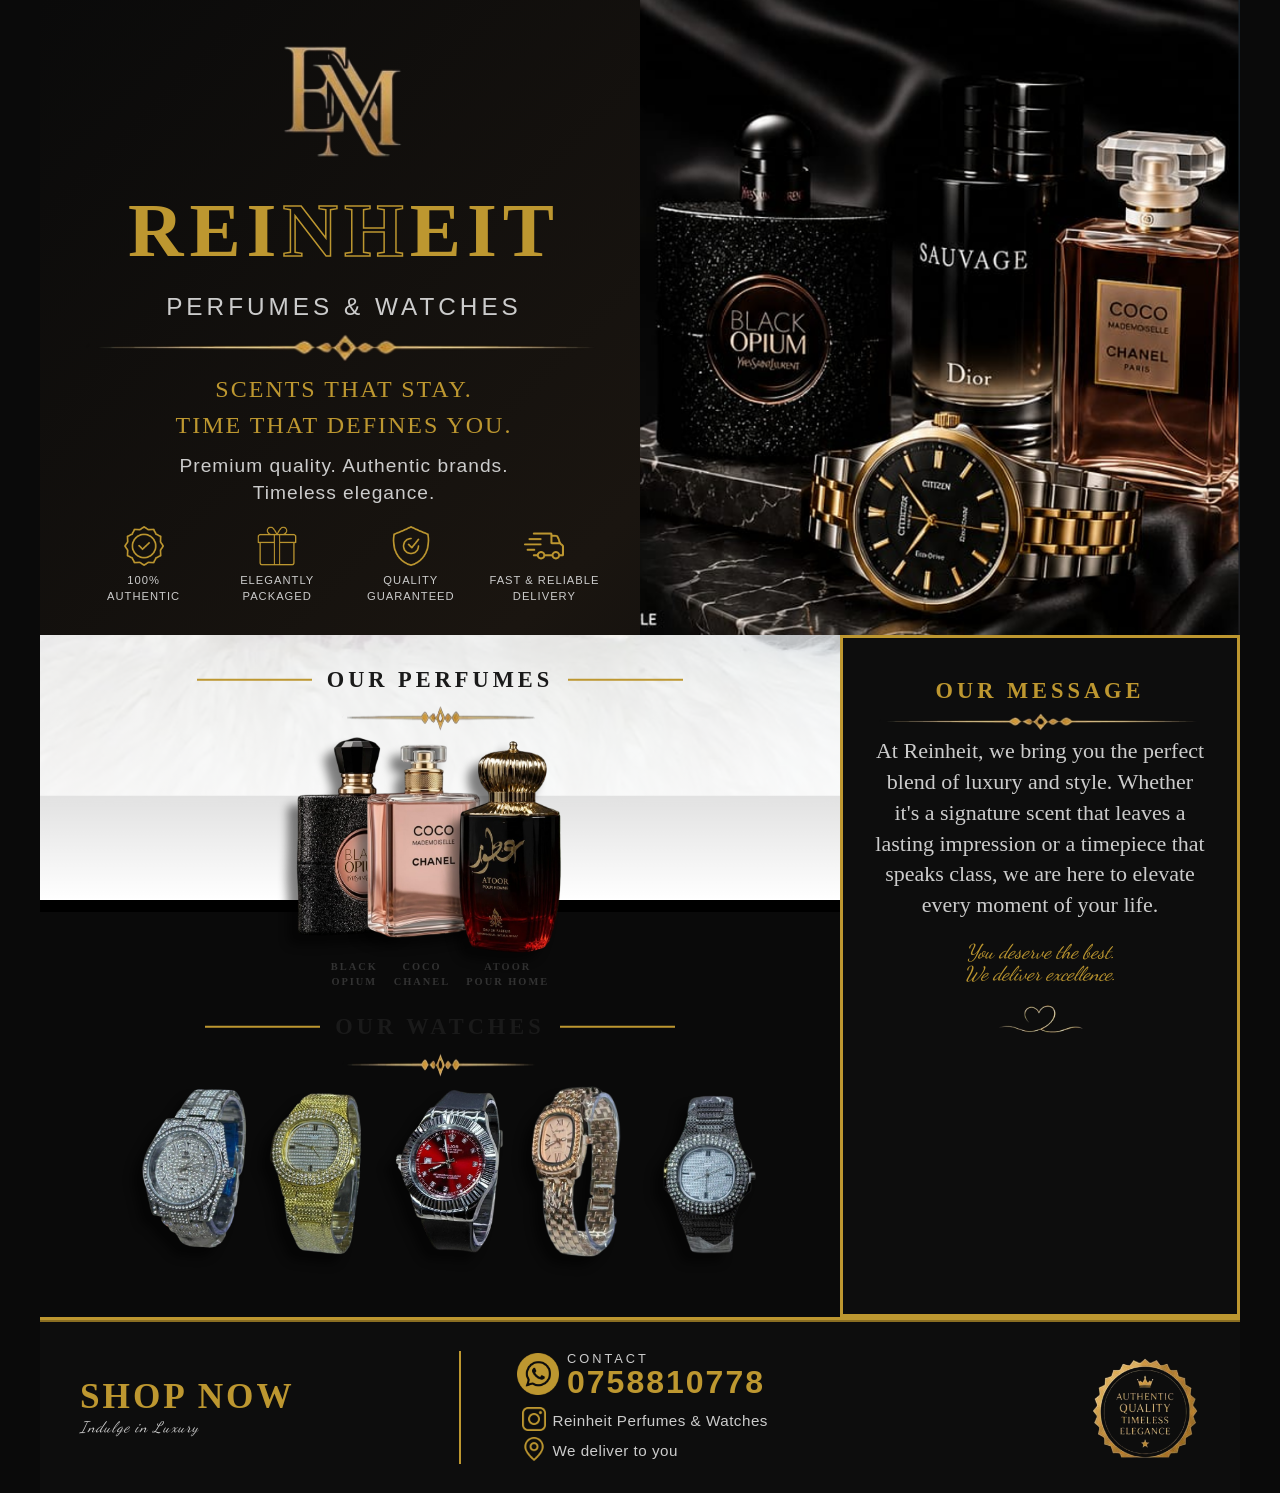
==== index.html @ eef9e333 "Add files via upload" ====
<!DOCTYPE html>
<html lang="en">
<head>
    <meta charset="UTF-8">
    <meta name="viewport" content="width=device-width, initial-scale=1.0">
    <meta name="description" content="Reinheit Perfume and Watches - a perfect blend of luxury and style. Premium quality watches and perfumes, authentic brands and timeless elegance.">
    <link rel="stylesheet" href="styles.css">
    <title>Reinheit Perfume and Watches</title>
</head>

<!-- NO BACKGROUND IMAGE FOR THE BODY, JUST BLACK COLOR -->
<body>

<!-- ===== HERO SECTION ===== -->
<section id="hero">
    <div class="hero-content">
        <div class="top-logo">
            <img src="logo.png" alt="Reinheit logo" class="logo">
            <h1>REI<span>NH</span>EIT</h1>
            <p class="first-p">PERFUMES &amp; WATCHES</p>
            <img src="underline.png" alt="" class="underline">
        </div>

        <div class="taglines">
            <p class="tagline">SCENTS THAT STAY.</p>
            <p class="tagline">TIME THAT DEFINES YOU.</p>
        </div>

        <p class="subtext">
            Premium quality. Authentic brands.<br>
            Timeless elegance.
        </p>

        <div class="assurance">

            <div class="assur-card" >
                <div class="icon">
                    <img src="badge.png" alt="Authentic badge icon">
                </div>
                <p>100%</p>
                <p>AUTHENTIC</p>
            </div>

            <div class="assur-card">
                <div class="icon">
                    <img src="gifting.png" alt="Gift package icon">
                </div>
                <p>ELEGANTLY</p>
                <p>PACKAGED</p>
            </div>

            <div class="assur-card" >
                <div class="icon">
                    <img src="quality.png" alt="Quality badge icon">
                </div>
                <p>QUALITY</p>
                <p>GUARANTEED</p>
            </div>

            <div class="assur-card">
                <div class="icon">
                    <img src="delivery.png" alt="Delivery icon">
                </div>
                <p>FAST &amp; RELIABLE</p>
                <p>DELIVERY</p>
            </div>
        </div>
    </div>

    <!-- Hero right image -->
    <div class="img-placeholder">
        <img src="hero-img.png" alt="Luxury perfumes and watches display">
    </div>
</section>

<!-- ===== MAIN CONTENT ===== -->
<section class="main-content">

    <!-- I WANT THE BACKGROUND ONLY INSIDE THE DIV WITH CLASS = "content-grid" -->
    <div class="content-grid">

        <!-- PERFUMES -->
        <div class="products perfumes">
            <h2>OUR PERFUMES</h2>
            <img src="underline.png" alt="stylish underline" class="heading-deco">
            <div class="perfumes-grid">
                <div class="perfume-item">
                    <div class="product">
                        <img src="perfume1.png" alt="Dolores Pour Femme perfume">
                    </div>
                    <p class="product-name">BLACK<br>OPIUM</p>
                </div>
                <div class="perfume-item">
                    <div class="product">
                        <img src="perfume2.png" alt="COCO CHANEL perfume">
                    </div>
                    <p class="product-name">COCO<br>CHANEL</p>
                </div>
                <div class="perfume-item">
                    <div class="product">
                        <img src="atoor.png" alt="Kayali Elixir 11 perfume">
                    </div>
                    <p class="product-name">ATOOR<br>POUR HOME</p>
                </div>
            </div>
        </div>

        <!-- WATCHES -->
        <div class="products watches">
            <h2>OUR WATCHES</h2>
            <img src="underline.png" alt="decorative underline" class="heading-deco">
            <div class="watches-grid">
                <div class="watch-item">
                    <div class="product">
                        <img src="silver-watch.png" alt="Casio watch">
                    </div>
                    <p class="product-name">CASIO</p>
                </div>
                <div class="watch-item">
                    <div class="product">
                        <img src="golden-watch.png" alt="Citizen watch" style="height: 350px; width: 110px;">
                    </div>
                    <p class="product-name">CITIZEN</p>
                </div>
                <div class="watch-item">
                    <div class="product">
                        <img src="black-rolex.png" alt="Tissot watch">
                    </div>
                    <p class="product-name">TISSOT</p>
                </div>
                <div class="watch-item">
                    <div class="product">
                        <img src="rose-ladies.png" alt="Fossil watch">
                    </div>
                    <p class="product-name">FOSSIL</p>
                </div>
                <div class="watch-item to-hide">
                    <div class="product">
                        <img src="golden-brown.png" alt="Naviforce watch">
                    </div>
                    <p class="product-name">NAVIFORCE</p>
                </div>
                <div class="watch-item">
                    <div class="product">
                        <img src="black-men1.png" alt="Naviforce watch">
                    </div>
                    <p class="product-name">NAVIFORCE</p>
                </div>
            </div>
        </div>

    </div>

    <!-- OUR MESSAGE -->
    <div class="message">
        <h2>OUR MESSAGE</h2>
        <img src="underline.png" alt="stylish underline" class="underline">
        <p>At Reinheit, we bring you the perfect blend of luxury and style. Whether it's a signature scent that leaves a lasting impression or a timepiece that speaks class, we are here to elevate every moment of your life.</p>
        <span class="italic-gold" style="padding-top: 20px;">You deserve the best.</span>
        <span class="italic-gold">We deliver excellence.</span>
        <img src="message-heart.png" alt="Heart decoration" class="heart-img">
    </div>
</section>

<!-- ===== FOOTER ===== -->
<footer>
    <!-- Shop Now -->
    <div class="footer-shop">
        <h2>SHOP NOW</h2>
        <span class="tagline-footer">Indulge in Luxury</span>
    </div>

    <!-- Contact -->
    <div class="footer-contact">
        
        <div class="whatsapp-row">
            <img src="whatsapp.png" alt="WhatsApp icon">
            <div class="contact-no">
                <p class="contact-label">CONTACT</p>
            <p class="phone-number">0758810778</p>
            </div>
        </div>
        <div class="social-row">
            <p><span><img src="instagram.png" alt="instagram icon"></span>Reinheit Perfumes &amp; Watches</p>
            <p><span><img src="pin.png" alt="location pin"></span> We deliver to you</p>
        </div>
    </div>

    <!-- Badge -->
    <div class="footer-badge">
        <img src="footer-badge.png" alt="Authentic Quality Timeless Elegance badge">
    </div>
</footer>

</body>
</html>
---- styles.css ----
@import url('https://fonts.googleapis.com/css2?family=Dancing+Script:wght@400..700&display=swap');


* {
    box-sizing: border-box;
    margin: 0;
    padding: 0;
}

:root {
    --bg-color: #0a0a0a;
    --gold: #bd9730;
    --gold-light: #d4af50;
    --gold-dim: #8a6e22;
    --text: #ffffff;
    --text-muted: #cccccc;
    --cream-bg: #f5f0e8;
    --dark-panel: #111111;
    --border-gold: 2.5px solid #bd9730;
}

/* ===== BASE ===== */
html {
    font-size: 16px;
    scroll-behavior: smooth;
}

body {
    display: flex;
    flex-direction: column;
    align-items: center;
    background: var(--bg-color);
    font-family: 'Georgia', 'Times New Roman', serif;
    overflow-x: hidden;
}

h1, h2, h3 {
    color: var(--gold);
    font-family: 'Georgia', serif;
}

p {
    color: var(--text);
    font-family: Arial, Helvetica, sans-serif;
}

section {
    width: 100%;
    max-width: 1200px;
}

/* ===== HERO ===== */
#hero {
    position: relative;
    display: grid;
    grid-template-columns: 1fr 1fr;
    min-height: auto;
    overflow: hidden;
    background: linear-gradient(135deg, #0a0a0a 0%, #1a1510 60%, #0a0a0a 100%);
}

.hero-content {
    padding: 2.5rem 2rem 2rem 2.5rem;
    display: flex;
    flex-direction: column;
    justify-content: flex-start;
    z-index: 2;
}

/* Logo area */
.top-logo {
    text-align: center;
    margin-bottom: .2rem;
}

.logo {
    width: 130px;
    margin-bottom: 0.5rem;
}

.hero-content h1 {
    font-size: clamp(2.8rem, 6vw, 5.2rem);
    letter-spacing: 6px;
    font-weight: 550;
    line-height: 1.5;
    color: var(--gold);
    font-family: 'Georgia', serif;
}

.hero-content h1 span {
    color: transparent;
    -webkit-text-stroke: 1.5px var(--gold);
}

.hero-content .first-p {
    font-size: clamp(0.95rem, 1.9vw, 1.9rem);
    letter-spacing: 4px;
    font-weight: 400;
    color: var(--text-muted);
    margin-top: 0.3rem;
    position: relative;
    padding-bottom: .5rem;
}
.underline{
    width: 100%;
}


/* Taglines */
.taglines {
    text-align: center;
    margin: 0 0 0.6rem;
}

.hero-content .tagline {
    font-size: clamp(1rem, 2vw, 1.5rem);
    letter-spacing: 2px;
    color: var(--gold);
    line-height: 1.5;
    font-family: 'Georgia', serif;
}

.hero-content .subtext {
    text-align: center;
    font-size: clamp(.75rem, 1.5vw, 1.45rem);
    color: var(--text-muted);
    letter-spacing: 1px;
    line-height: 1.4;
}

/* Assurance bar */
.assurance {
    display: grid;
    grid-template-columns: repeat(4, 1fr);
    margin-top: 1.2rem;
    gap: 0.4rem;
}

.assur-card {
    display: flex;
    flex-direction: column;
    align-items: center;
    text-align: center;
    gap: 0.25rem;
}

.assur-card .icon img {
    width: 40px;
    height: 40px;
    object-fit: contain;
}

.assur-card p {
    font-size: clamp(0.55rem, 1vw, 0.7rem);
    letter-spacing: 1px;
    color: var(--text-muted);
    line-height: 1.1;
    font-family: Arial, Helvetica, sans-serif;
}

/* Hero image side */
.img-placeholder {
    position: relative;
    overflow: hidden;
}

.img-placeholder img {
    width: 100%;
    height: 100%;
    object-fit: cover;
    object-position: center;
}

/* ===== MAIN CONTENT ===== */
.main-content {
    background: linear-gradient(to top, #ffffff, #00000000),url("content-bg.jpg") no-repeat center/cover;
    background-attachment: fixed;
    display: grid;
    grid-template-columns: 2fr 1fr;
    width: 100%;
    max-width: 1200px;
    border-bottom: 3px solid var(--gold);
}

.content-grid {
    padding: 2rem 1.5rem;
    position: relative;
    overflow: hidden; /* clips the fixed pseudo-element to this box only */
}

/* Products headings */
.products {
    display: flex;
    flex-direction: column;
    align-items: center;
    text-align: center;
}

.products h2 {
    position: relative;
    display: inline-block;
    color: #1a1a1a;
    font-size: clamp(1.4rem, 2vw, 1.4rem);
    font-weight: 700;
    letter-spacing: 4px;
    margin-bottom: 0.6rem;
    font-family: 'Georgia', serif;
}

.products h2::before {
    position: absolute;
    content: "";
    bottom: 50%;
    left: -130px;
    background: var(--gold);
    height: 1.5px;
    width: 115px;
    transform: translateY(50%);
}

    .products h2::before,
    .products h2::after {
        animation: scaling 2s infinite;
    }
    @keyframes scaling{
        0%, 100%{
            transform: scale(1);
        }
        50%{
            transform: scale(0.5);
        }
    }


.products h2::after {
    position: absolute;
    content: "";
    bottom: 50%;
    right: -130px;
    background: var(--gold);
    height: 1.5px;
    width: 115px;
    transform: translateY(50%);
}

/* Decorative diamond under heading */
.products .heading-deco {
    text-align: center;
    display: block;
    width: 200px;
    height: 30px;
    
}

/* Perfumes grid */
.perfumes{
    z-index: 10;
}
.perfumes-grid {
    flex-shrink: 0;
    display: flex;
    justify-content: center;
    gap: 1rem;
    flex-wrap: wrap;
    min-width: 400px;
    margin-bottom: 0.5rem;
    transition: 1s ease;
}

.perfume-item {
    display: flex;
    flex-direction: column;
    align-items: center;
    gap: 0.5rem;
    transition: 1s ease;
}


.perfume-item .product {
    position: relative;
    height: 220px;
    transition: 1s ease;
    
}
.perfumes-grid:hover .product {
    height: 220px;
    width: 160px;
    
}

.perfume-item .product img {
    position: absolute;
    top: 50%;
    left: 50%;
    transform: translate(-50%, -50%);
    width: 200px;
    height: 250px;
    object-fit: contain;
    padding: 0.5rem;
    filter: drop-shadow(-10px 10px 5px rgba(0, 0, 0, 0.493));
}

.perfume-item .product-name {
    font-size: 0.65rem;
    letter-spacing: 2px;
    color: #333;
    font-family: 'Georgia', serif;
    font-weight: 700;
    line-height: 1.4;
}

/* Watches grid */
.watches{
    padding: 1rem;
}
.watches-grid {
    display: flex;
    justify-content: center;
    gap: 1.8rem;
}

.watch-item {
    display: flex;
    flex-direction: column;
    align-items: center;
    gap: .4rem;
}
.to-hide{
    display: none;
}

.watch-item .product {
    width: 100px;
    height: 190px;
    border: none;
    background: none;
    display: flex;
    flex-direction: column;
    align-items: flex-start;
}

.watch-item .product img {
    width: 120px;
    height: 350px;
    object-fit: contain;
    padding: 0.3rem;
    filter: drop-shadow(-10px 10px 5px rgba(0, 0, 0, 0.493));
}

.watch-item .product-name {
    display: none;
    font-size: 0.58rem;
    letter-spacing: 2px;
    color: #333;
    font-family: 'Georgia', serif;
    font-weight: 700;
}

/* ===== MESSAGE PANEL ===== */
.message {
    text-align: center;
    padding: 2.5rem 2rem;
    background: #0d0d0d;
    border: 3px solid var(--gold);
}

.message h2 {
    font-size: clamp(1rem, 2vw, 1.4rem);
    font-weight: 700;
    letter-spacing: 4px;
    color: var(--gold);
    font-family: 'Georgia', serif;
    margin-bottom: 0.4rem;
}

/* .message .heading-deco {
    color: var(--gold);
    font-size: 0.85rem;
    letter-spacing: 4px;
    margin-bottom: 1.4rem;
    display: block;
} */

.message p {
    font-size: 22px;
    line-height: 1.4;
    color: var(--text-muted);
    font-family: 'Georgia', serif;
}

.message .italic-gold {
    display: block;
    font-style: italic;
    color: var(--gold);
    font-size: 20px;
    line-height: 1.1;
    font-family: "Dancing Script", cursive;
}

.message .heart-img {
    width: 90px;
    margin-top: 1rem;
    opacity: 0.85;
}

/* ===== FOOTER ===== */
footer {
    width: 100%;
    max-width: 1200px;
    background: #0d0d0d;
    display: grid;
    grid-template-columns: 1fr 1fr 1fr;
    align-items: center;
    padding: 1.8rem 2.5rem;
    border-top: 2px solid var(--gold-dim);
    gap: 1rem;
}

/* Shop Now block */
.footer-shop {
    display: flex;
    flex-direction: column;
    gap: 0.2rem;
}

.footer-shop h2 {
    font-size: clamp(1.4rem, 3vw, 2.2rem);
    font-weight: 700;
    letter-spacing: 3px;
    color: var(--gold);
    font-family: 'Georgia', serif;
    line-height: 1;
}

.footer-shop .tagline-footer {
    font-style: italic;
    color: var(--text-muted);
    font-size: clamp(0.75rem, 1.2vw, 0.95rem);
    letter-spacing: 1px;
    font-family: "Dancing Script", cursive;
}

/* Contact block */
.footer-contact {
    display: flex;
    flex-direction: column;
    align-items: center;
    gap: 0.3rem;
    text-align: center;
    border-left: 2px solid var(--gold);
}

.footer-contact .contact-label {
    font-size: .8rem;
    letter-spacing: 3px;
    color: var(--text-muted);
    text-align: left;
    font-family: Arial, Helvetica, sans-serif;
}

.footer-contact .whatsapp-row {
    display: flex;
    align-items: center;
    gap: 0.5rem;
}

.footer-contact .whatsapp-row img {
    width: 42px;
    height: 42px;
}

.footer-contact .phone-number {
    font-size: 32px;
    font-weight: 700;
    letter-spacing: 2px;
    color: var(--gold);
    font-family: Arial, Helvetica, sans-serif;
    line-height: 1;
}

.footer-contact .social-row {
    display: flex;
    flex-direction: column;
    gap: 0.15rem;
    margin-top: 0.3rem;
}

.footer-contact .social-row p {
    font-size: .95rem;
    color: var(--text-muted);
    letter-spacing: 0.5px;
    font-family: Arial, Helvetica, sans-serif;
    display: flex;
    gap: .4rem;
    align-items: center;
    padding-left: .5rem ;
}
.footer-contact span img{
    width: 24px;
    height: 24px;
}


/* Badge block */
.footer-badge {
    display: flex;
    justify-content: flex-end;
    align-items: center;
}

.footer-badge img {
    width: 110px;
    height: 110px;
    object-fit: contain;
}

/* Fallback badge */
.badge-fallback {
    width: 100px;
    height: 100px;
    border-radius: 50%;
    border: 2px solid var(--gold);
    display: flex;
    flex-direction: column;
    align-items: center;
    justify-content: center;
    text-align: center;
    padding: 0.5rem;
    gap: 0.15rem;
}

.badge-fallback p {
    font-size: 0.5rem;
    letter-spacing: 1.5px;
    color: var(--gold);
    font-family: 'Georgia', serif;
    font-weight: 700;
    line-height: 1.3;
}

/* ===== RESPONSIVE ===== */
@media (max-width: 900px) {
    #hero {
        grid-template-columns: 1fr 1fr;
        min-height: auto;
    }

    .img-placeholder {
        order: 1;
    }

    .hero-content {
        padding: 2rem 1.5rem;
    }

    .assurance {
        grid-template-columns: repeat(4, 1fr);
    }

    .main-content {
        background: #000;
        grid-template-columns: 1fr;
        gap: 0;
    }
    .content-grid {
    padding: 2rem .5rem;
    }
    .products h2{
        color: #fed;
    }
    .perfumes{
    background: linear-gradient(to bottom, #000 20%, #00000000 10%, #fed 65%),url("https://i.pinimg.com/736x/10/f6/10/10f6103e0011705403a06fc8c429c155.jpg") no-repeat center/cover;
    background-attachment: fixed;
    padding: 1rem;
}
.watches{
    background: linear-gradient(to bottom, #000 20%, #00000000 , #fed 90%),url("watch-bg.jpg") no-repeat center/cover;
    background-attachment: fixed;
}

    .message {
        border-left: none;
        border-top: 3px solid var(--gold);
        padding: 2rem 1.5rem;
    }

    .products h2::before,
    .products h2::after {
        width: 60px;
        left: -70px;

    }

    .products h2::after {
        left: auto;
        right: -70px;
    }

    footer {
        grid-template-columns: 1fr;
        text-align: center;
        padding: 2rem 1.5rem;
    }

    .footer-shop {
        align-items: center;
    }

    .footer-badge {
        justify-content: center;
    }
}

@media (max-width: 600px) {
    #hero{
        grid-template-columns: 1fr;
    }
    .hero-content{
        padding: 1rem;
    }
    .hero-content h1 {
        font-size: 2.4rem;
    }

    .assurance {
        grid-template-columns: repeat(2, 1fr);
        gap: 0;
    }
    .assur-card{
        padding: 1rem 0;
    }
    .heading-deco{
        display: none;
        visibility: hidden;
    }

    .perfumes-grid {
        gap: 0.6rem;
    }

    .perfume-item .product {
        width: 130px;
        height: 180px;
    }
    .watches{
        background: #fed;
       min-height: 90vh;
    }
    .to-hide{
        display: block;
    }
    .watches h2{
        color: #000;
    }

  .watches-grid{
    display: grid;
    grid-template-columns: repeat(2, 1fr);
    gap: 5rem;
    }
    .watch-item{
        padding: 1rem 0;
    }

    .watch-item .product {
        width: 80px;
        height: 90px;
    }
    .message{
        border: none;
        border-top: 2px solid var(--gold);
    }

    footer {
        padding: 1.5rem 1rem;
    }
    .footer-contact{
        padding: 1rem 0;
        border: none;
        border-top: 1px solid var(--gold);
        border-bottom: 1px solid var(--gold);
    }
    .footer-contact .social-row p{
        padding: .3rem 0;
    }
}
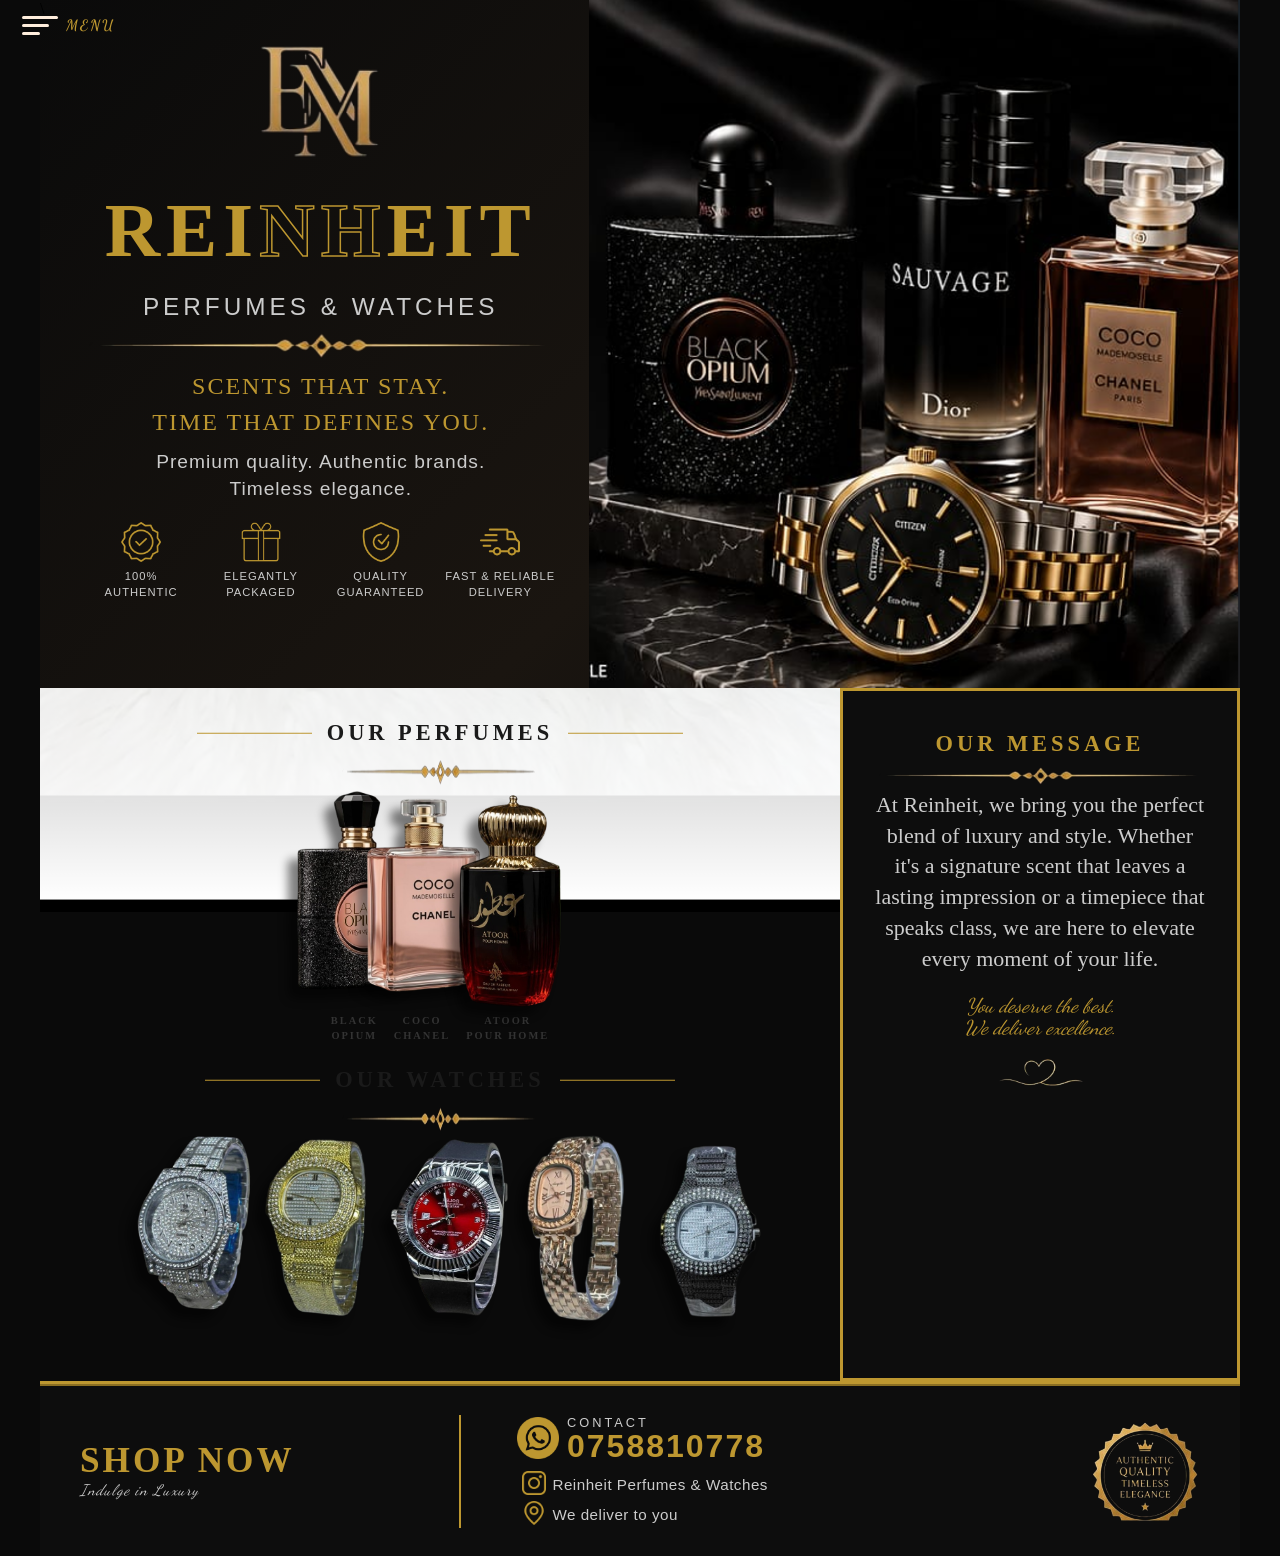
==== commit 88cefa26: "sss" ====
--- a/index.html
+++ b/index.html
@@ -12,7 +12,24 @@
 <body>
 
 <!-- ===== HERO SECTION ===== -->
-<section id="hero">
+<section id="hero">\
+
+    <!-- menu btn - sidebar -->
+     <div class="menu-btn">
+        <div></div>
+        <div></div>
+        <div></div>
+     </div>
+
+     <!-- SIDEBAR -->
+      <div class="side-bar" id="sidebar">
+        <ul class="side-nav">
+            <a href="#">Home</a>
+            <a href="#">Shop</a>
+            <a href="#">Contacts</a>
+        </ul>
+      </div>
+
     <div class="hero-content">
         <div class="top-logo">
             <img src="logo.png" alt="Reinheit logo" class="logo">
@@ -193,4 +210,37 @@
 </footer>
 
 </body>
+
+<!-- SCRIPTS -->
+<script>
+    const menuBtn = document.querySelector('.menu-btn');
+    const sidebar = document.getElementById('sidebar');
+
+    function openSidebar() {
+        sidebar.classList.add('open');
+    }
+
+    function closeSidebar() {
+        sidebar.classList.remove('open');
+    }
+
+    function toggleSidebar() {
+        sidebar.classList.toggle('open');
+    }
+
+    menuBtn.addEventListener('click', function (e) {
+        e.stopPropagation();
+        toggleSidebar();
+    });
+
+    document.addEventListener('click', function (e) {
+        if (sidebar.classList.contains('open') && !sidebar.contains(e.target)) {
+            closeSidebar();
+        }
+    });
+
+    sidebar.querySelectorAll('a').forEach(function (link) {
+        link.addEventListener('click', closeSidebar);
+    });
+</script>
 </html>
--- a/styles.css
+++ b/styles.css
@@ -52,11 +52,98 @@
 /* ===== HERO ===== */
 #hero {
     position: relative;
-    display: grid;
-    grid-template-columns: 1fr 1fr;
+    display: flex;
     min-height: auto;
     overflow: hidden;
     background: linear-gradient(135deg, #0a0a0a 0%, #1a1510 60%, #0a0a0a 100%);
+}
+
+
+/* MENU BUTTON */
+.menu-btn{
+    position: fixed;
+    top: 5px;
+    left: 20px;
+    border: none;
+    width: 40px;
+    height: 40px;
+    display: flex;
+    flex-direction: column;
+    justify-content: center;
+    gap: 5px;
+    padding: 2px;
+    cursor: pointer;
+    z-index: 100;
+    transition: .3s ease;
+}
+.menu-btn::before{
+    position: absolute;
+    content: "MENU";
+    color: var(--gold);
+    font-size: 15px;
+    font-weight: bolder;
+    letter-spacing: 2px;
+    right: -55px;
+    font-family: "Dancing Script", cursive;
+}
+.menu-btn div{
+    height: 3px;
+    border-radius: 2px;
+    width: 100%;
+    background: #fed;
+    transition: .3s ease;
+}
+.menu-btn div:nth-child(2){
+    width: 75%;
+}
+.menu-btn div:nth-child(3){
+    width: 50%;
+}
+.menu-btn:hover div:nth-child(1){
+    width: 50%;
+}
+.menu-btn:hover div:nth-child(3){
+    width: 100%;
+}
+.menu-btn:active div:nth-child(1){
+    width: 100%;
+}
+.menu-btn:active div:nth-child(2){
+    width: 100%;
+}
+.menu-btn:active div:nth-child(3){
+    width: 100%;
+}
+
+/* SIDEBAR */
+.side-bar{
+    text-align: center;
+    position: fixed;
+    top: 0;
+    right: -100%;
+    height: 540px;
+    background: linear-gradient(to left, #000, #000000c4, #00000000);
+    width: 50%;
+    z-index: 100;
+    transition: right 0.35s ease;
+}
+.side-bar.open {
+    right: 0;
+}
+
+.side-bar .side-nav{
+    height: 100%;
+    display: flex;
+    flex-direction: column;
+    justify-content: center;
+    gap: 4rem;
+}
+.side-bar .side-nav a{
+    color: #fed;
+    text-decoration: none;
+    font-size: 40px;
+    font-weight: 600;
+    cursor: pointer;
 }
 
 .hero-content {
@@ -218,19 +305,19 @@
     transform: translateY(50%);
 }
 
-    .products h2::before,
-    .products h2::after {
-        animation: scaling 2s infinite;
-    }
-    @keyframes scaling{
-        0%, 100%{
-            transform: scale(1);
-        }
-        50%{
-            transform: scale(0.5);
-        }
-    }
-
+.products h2::before,
+.products h2::after {
+    animation: scaling 2s infinite;
+}
+
+@keyframes scaling{
+    0%, 100%{
+        transform: scale(1);
+    }
+    50%{
+        transform: scale(0.5);
+    }
+}
 
 .products h2::after {
     position: absolute;
@@ -266,7 +353,6 @@
     margin-bottom: 0.5rem;
     transition: 1s ease;
 }
-
 .perfume-item {
     display: flex;
     flex-direction: column;
@@ -274,8 +360,6 @@
     gap: 0.5rem;
     transition: 1s ease;
 }
-
-
 .perfume-item .product {
     position: relative;
     height: 220px;
@@ -320,10 +404,10 @@
 }
 
 .watch-item {
-    display: flex;
-    flex-direction: column;
-    align-items: center;
-    gap: .4rem;
+    height: 200px;
+    display: flex;
+    flex-direction: column;
+    align-items: center;
 }
 .to-hide{
     display: none;
@@ -343,7 +427,6 @@
     width: 120px;
     height: 350px;
     object-fit: contain;
-    padding: 0.3rem;
     filter: drop-shadow(-10px 10px 5px rgba(0, 0, 0, 0.493));
 }
 
@@ -372,14 +455,6 @@
     font-family: 'Georgia', serif;
     margin-bottom: 0.4rem;
 }
-
-/* .message .heading-deco {
-    color: var(--gold);
-    font-size: 0.85rem;
-    letter-spacing: 4px;
-    margin-bottom: 1.4rem;
-    display: block;
-} */
 
 .message p {
     font-size: 22px;
@@ -613,7 +688,11 @@
 
 @media (max-width: 600px) {
     #hero{
-        grid-template-columns: 1fr;
+        flex-direction: column;
+        min-height: 100vh;
+    }
+    .side-bar{
+        width: 80%;
     }
     .hero-content{
         padding: 1rem;
@@ -644,7 +723,6 @@
     }
     .watches{
         background: #fed;
-       min-height: 90vh;
     }
     .to-hide{
         display: block;
@@ -656,10 +734,10 @@
   .watches-grid{
     display: grid;
     grid-template-columns: repeat(2, 1fr);
-    gap: 5rem;
-    }
-    .watch-item{
-        padding: 1rem 0;
+    gap: 3rem;
+    }
+    .watch-item:nth-child(2n){
+        padding-left: 10px;
     }
 
     .watch-item .product {
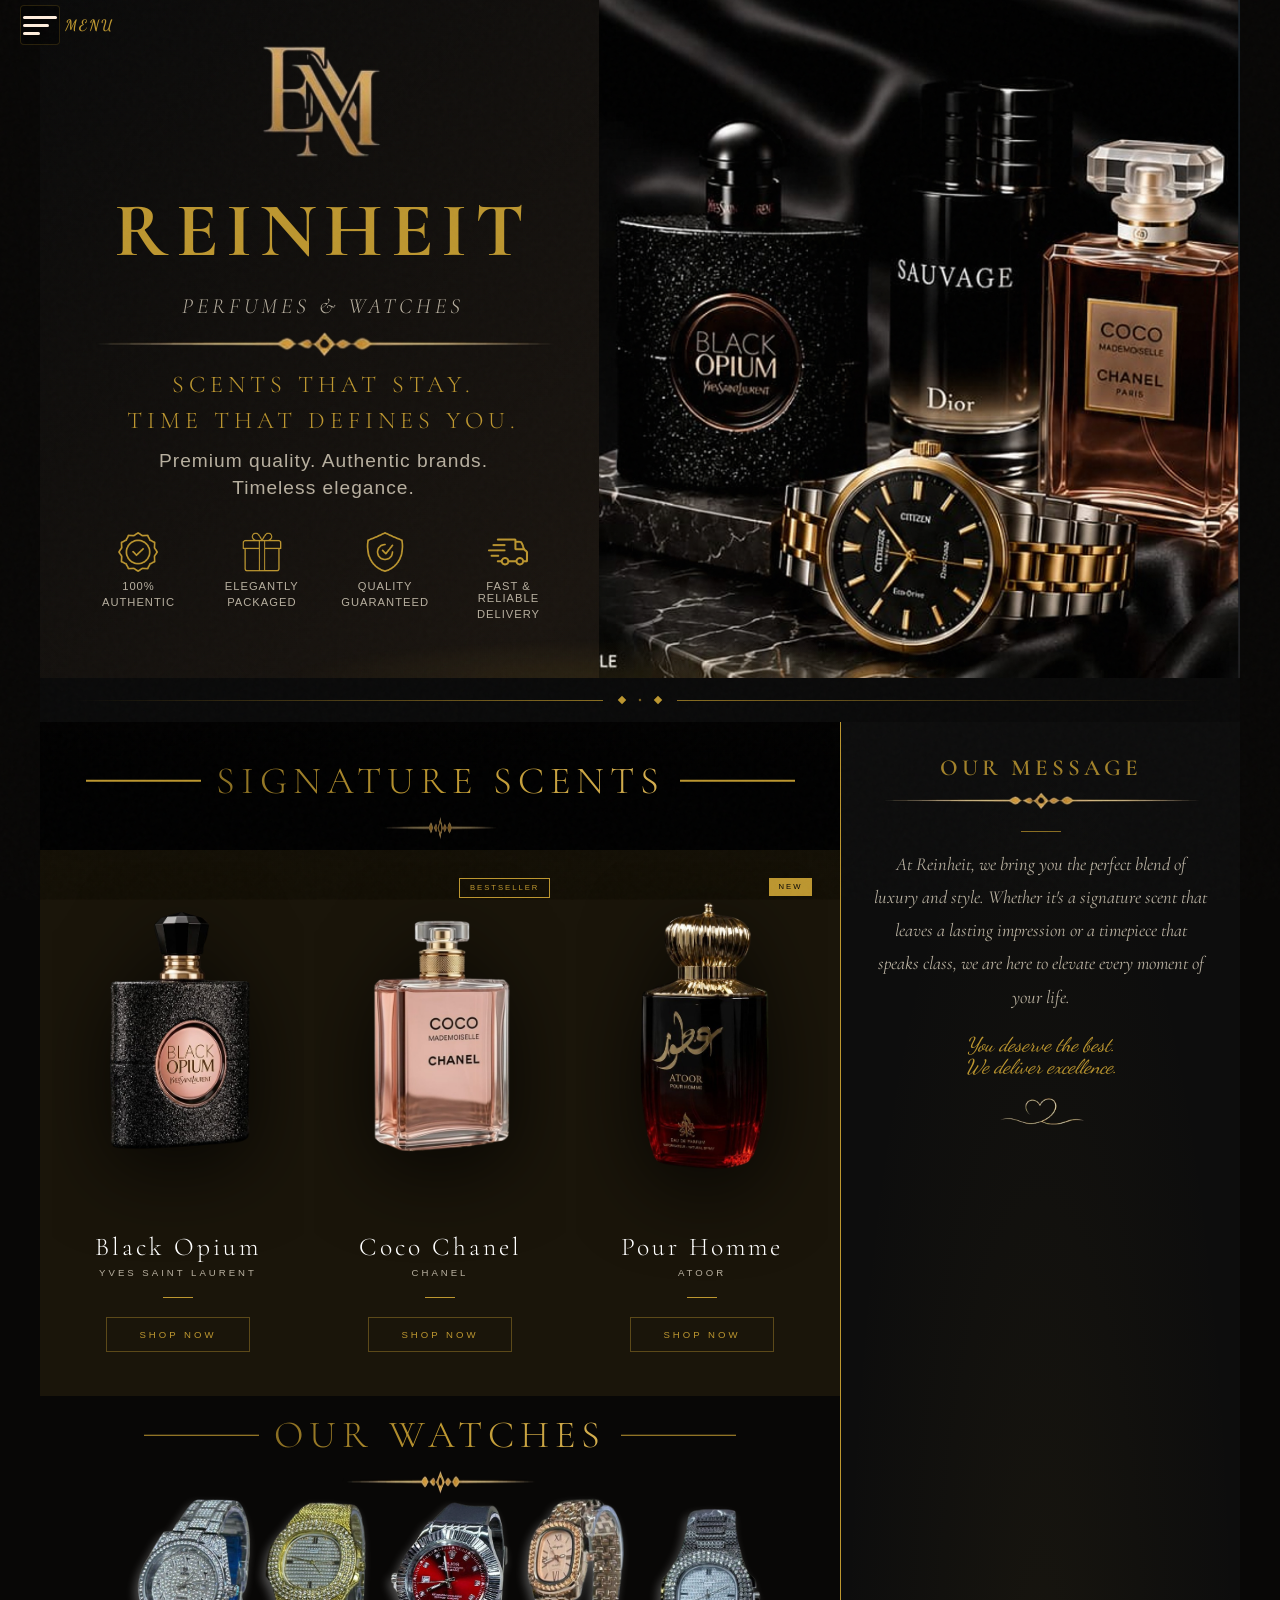
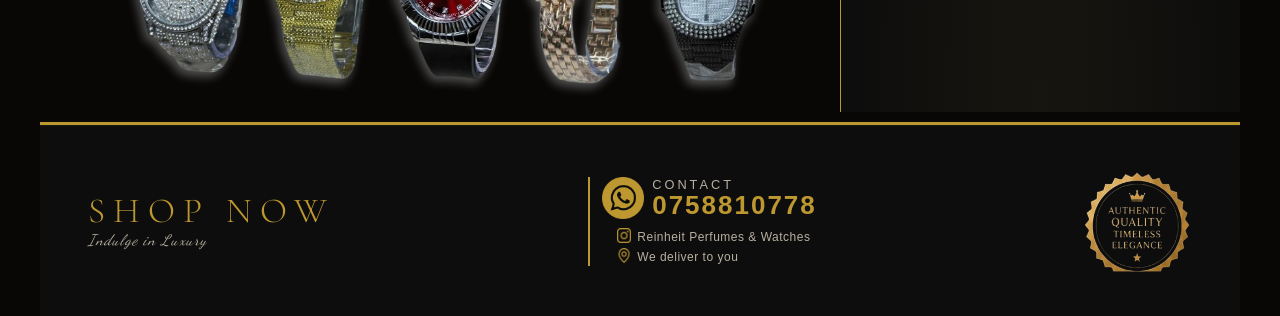
==== commit e78f5f4d: "upgrade on the home page" ====
--- a/index.html
+++ b/index.html
@@ -5,35 +5,399 @@
     <meta name="viewport" content="width=device-width, initial-scale=1.0">
     <meta name="description" content="Reinheit Perfume and Watches - a perfect blend of luxury and style. Premium quality watches and perfumes, authentic brands and timeless elegance.">
     <link rel="stylesheet" href="styles.css">
+    <link rel="preconnect" href="https://fonts.googleapis.com">
+    <link href="https://fonts.googleapis.com/css2?family=Dancing+Script:wght@400..700&family=Cormorant+Garamond:ital,wght@0,300;0,400;0,600;1,300;1,400&display=swap" rel="stylesheet">
+    <link rel="stylesheet" href="shop-styles.css">
     <title>Reinheit Perfume and Watches</title>
+
+    <style>
+        /* ================================================
+           ANIMATION & TRANSITION UPGRADE LAYER
+        ================================================ */
+
+        /* ── FADE-UP SYSTEM ── */
+        .fade-up {
+            opacity: 0;
+            transform: translateY(36px);
+            transition: opacity 0.75s cubic-bezier(0.22, 1, 0.36, 1),
+                        transform 0.75s cubic-bezier(0.22, 1, 0.36, 1);
+        }
+        .fade-up.visible {
+            opacity: 1;
+            transform: translateY(0);
+        }
+
+        .fade-up.d1 { transition-delay: 0.08s; }
+        .fade-up.d2 { transition-delay: 0.18s; }
+        .fade-up.d3 { transition-delay: 0.28s; }
+        .fade-up.d4 { transition-delay: 0.38s; }
+        .fade-up.d5 { transition-delay: 0.48s; }
+
+        .fade-left {
+            opacity: 0;
+            transform: translateX(-30px);
+            transition: opacity 0.7s cubic-bezier(0.22, 1, 0.36, 1),
+                        transform 0.7s cubic-bezier(0.22, 1, 0.36, 1);
+        }
+        .fade-left.visible { opacity: 1; transform: translateX(0); }
+
+        .fade-right {
+            opacity: 0;
+            transform: translateX(30px);
+            transition: opacity 0.7s cubic-bezier(0.22, 1, 0.36, 1),
+                        transform 0.7s cubic-bezier(0.22, 1, 0.36, 1);
+        }
+        .fade-right.visible { opacity: 1; transform: translateX(0); }
+
+        .scale-in {
+            opacity: 0;
+            transform: scale(0.88);
+            transition: opacity 0.8s cubic-bezier(0.22, 1, 0.36, 1),
+                        transform 0.8s cubic-bezier(0.22, 1, 0.36, 1);
+        }
+        .scale-in.visible { opacity: 1; transform: scale(1); }
+
+        /* ── HERO PAGE-LOAD ANIMATIONS ── */
+        @keyframes heroFadeUp {
+            from { opacity: 0; transform: translateY(28px); }
+            to   { opacity: 1; transform: translateY(0); }
+        }
+        @keyframes heroFadeIn {
+            from { opacity: 0; }
+            to   { opacity: 1; }
+        }
+        @keyframes shimmer {
+            0%   { background-position: -200% center; }
+            100% { background-position: 200% center; }
+        }
+        @keyframes pulse-glow {
+            0%, 100% { box-shadow: 0 0 0 0 rgba(189,151,48,0); }
+            50%       { box-shadow: 0 0 18px 4px rgba(189,151,48,0.18); }
+        }
+        @keyframes float {
+            0%, 100% { transform: translateY(0px); }
+            50%       { transform: translateY(-8px); }
+        }
+        @keyframes lineGrow {
+            from { transform: scaleX(0); transform-origin: left; }
+            to   { transform: scaleX(1); transform-origin: left; }
+        }
+
+        .top-logo       { animation: heroFadeUp 0.8s 0.1s both cubic-bezier(0.22,1,0.36,1); }
+        .taglines       { animation: heroFadeUp 0.8s 0.3s both cubic-bezier(0.22,1,0.36,1); }
+        .hero-content .subtext   { animation: heroFadeUp 0.8s 0.45s both cubic-bezier(0.22,1,0.36,1); }
+        .assurance      { animation: heroFadeUp 0.8s 0.6s both cubic-bezier(0.22,1,0.36,1); }
+        .img-placeholder { animation: heroFadeIn 1.2s 0.2s both; }
+
+        /* ── HERO H1 ── */
+        .hero-content h1 {
+            font-family: 'Cormorant Garamond', 'Georgia', serif !important;
+            letter-spacing: 8px !important;
+        }
+        
+        .img-placeholder img {
+            animation: float 6s ease-in-out infinite;
+        }
+
+        /* ── MENU BTN ── */
+        .menu-btn {
+            background: rgba(0,0,0,0.4) !important;
+            backdrop-filter: blur(8px);
+            border-radius: 4px !important;
+            border: 1px solid rgba(189,151,48,0.2) !important;
+            transition: border-color 0.3s ease, background 0.3s ease !important;
+        }
+        .menu-btn:hover {
+            border-color: rgba(189,151,48,0.6) !important;
+            background: rgba(0,0,0,0.7) !important;
+        }
+
+        /* ── SIDEBAR LINKS ── */
+        .side-bar .side-nav a {
+            font-family: 'Cormorant Garamond', serif !important;
+            font-weight: 300 !important;
+            letter-spacing: 6px !important;
+            font-size: 2.8rem !important;
+            position: relative;
+            transition: color 0.35s ease, letter-spacing 0.35s ease !important;
+        }
+        .side-bar .side-nav a::after {
+            content: '';
+            position: absolute;
+            bottom: -4px;
+            left: 50%;
+            transform: translateX(-50%);
+            width: 0;
+            height: 1px;
+            background: var(--gold);
+            transition: width 0.35s ease;
+        }
+        .side-bar .side-nav a:hover {
+            color: var(--gold) !important;
+            letter-spacing: 8px !important;
+        }
+        .side-bar .side-nav a:hover::after { width: 60%; }
+
+        .hero-content .first-p {
+            font-family: 'Cormorant Garamond', serif !important;
+            font-style: italic !important;
+            letter-spacing: 4px !important;
+            font-weight: 300 !important;
+        }
+
+        .hero-content .tagline {
+            font-family: 'Cormorant Garamond', serif !important;
+            font-weight: 300 !important;
+            letter-spacing: 5px !important;
+        }
+
+        /* ── ASSUR CARDS ── */
+        .assur-card {
+            position: relative;
+            padding: 0.6rem 0.4rem;
+            border: 1px solid rgba(189,151,48,0);
+            transition: border-color 0.4s ease, background 0.4s ease, transform 0.4s ease !important;
+            border-radius: 2px;
+        }
+        .assur-card:hover {
+            border-color: rgba(189,151,48,0.25);
+            background: rgba(189,151,48,0.04);
+            transform: translateY(-4px);
+        }
+        .assur-card .icon img {
+            transition: transform 0.5s cubic-bezier(0.22,1,0.36,1) !important;
+        }
+        .assur-card:hover .icon img { transform: scale(1.15) rotate(-5deg); }
+
+        /* ── PERFUMES SECTION HEADING ── */
+        .perfumes-section-heading {
+            text-align: center;
+            padding: 1rem .2rem 0;
+        }
+        .perfumes-section-heading h2 {
+            font-family: 'Cormorant Garamond', serif;
+            font-weight: 900;
+            letter-spacing: 4px;
+            font-size: clamp(1.6rem, 4vw, 2.4rem);
+            background: linear-gradient(90deg, #8a6e22, #bd9730, #d4af50, #bd9730, #8a6e22);
+            background-size: 200% auto;
+            -webkit-background-clip: text;
+            -webkit-text-fill-color: transparent;
+            background-clip: text;
+            animation: shimmer 6s linear infinite;
+            margin-bottom: 0.5rem;
+            margin-top: 1.2rem;
+        }
+        .watches-section-heading h2 {
+            font-family: 'Cormorant Garamond', serif;
+            font-weight: 900;
+            letter-spacing: 6px;
+            font-size: clamp(1.6rem, 4vw, 2.4rem);
+            background: linear-gradient(90deg, #8a6e22, #bd9730, #d4af50, #bd9730, #8a6e22);
+            background-size: 200% auto;
+            -webkit-background-clip: text;
+            -webkit-text-fill-color: transparent;
+            background-clip: text;
+            animation: shimmer 6s linear infinite;
+            margin-bottom: 0.5rem;
+        }
+        .perfumes-section-heading .heading-deco {
+            display: block;
+            margin: 0 auto 0.5rem;
+            width: 120px;
+            opacity: 0.6;
+        }
+
+        /* ── FEATURED GRID – override margin for homepage context ── */
+        .featured-grid {
+            margin: 0 !important;
+            padding: 12px;
+            gap: 10px;
+        }
+        .featured-card {
+            background: none;
+            position: relative;
+            overflow: hidden;
+            cursor: pointer;
+            group: true;
+        }
+         .featured-card .img-wrap {
+            border-radius: 22px;
+            border: 1px solid transparent;
+            height: 350px;
+            display: flex;
+            align-items: center;
+            justify-content: center;
+            padding: 1rem !important;
+            position: relative;
+            background: none !important;
+            transition: .3s cubic-bezier(0.25, 0.46, 0.45, 0.94);
+        }
+        .featured-card:hover .img-wrap{
+            border:1px solid #bd97309a;
+        }
+
+        /* ── WATCHES SECTION ── */
+        .products h2 {
+            font-family: 'Cormorant Garamond', serif !important;
+            font-weight: 300 !important;
+            letter-spacing: 6px !important;
+            background: linear-gradient(90deg, #8a6e22, #bd9730, #d4af50, #bd9730, #8a6e22);
+            background-size: 200% auto;
+            -webkit-background-clip: text;
+            -webkit-text-fill-color: transparent;
+            background-clip: text;
+            animation: shimmer 6s linear infinite;
+        }
+
+        .watch-item {
+            cursor: pointer;
+            transition: transform 0.5s cubic-bezier(0.22,1,0.36,1);
+        }
+        .watch-item:hover { transform: translateY(-10px); }
+        .watch-item .product img {
+            transition: filter 0.5s ease !important;
+        }
+        .watch-item:hover .product img {
+            filter: drop-shadow(-10px 18px 20px rgba(238, 238, 238, 0.4)) !important;
+        }
+
+        /* ── MESSAGE PANEL ── */
+        .message {
+            position: relative;
+            overflow: hidden;
+        }
+        .message::before {
+            content: '';
+            position: absolute;
+            inset: 0;
+            background: radial-gradient(ellipse at 50% 100%, rgba(189,151,48,0.06) 0%, transparent 70%);
+            pointer-events: none;
+        }
+        .message h2 {
+            font-family: 'Cormorant Garamond', serif !important;
+            font-weight: 600 ;
+            letter-spacing: 4px ;
+        }
+        .message p {
+            font-family: 'Cormorant Garamond', serif !important;
+            font-size: 1.15rem !important;
+            line-height: 1.8 !important;
+            font-style: italic;
+        }
+
+        .message-line {
+            width: 40px;
+            height: 1px;
+            background: var(--gold-dim);
+            margin: 1rem auto;
+            animation: lineGrow 1s ease both;
+        }
+
+        /* ── FOOTER ── */
+        .footer-shop h2 {
+            font-family: 'Cormorant Garamond', serif !important;
+            font-weight: 300 !important;
+            letter-spacing: 8px !important;
+        }
+        .footer-contact .phone-number {
+            font-size: 26px !important;
+            transition: color 0.3s ease;
+        }
+        .footer-contact .phone-number:hover { color: var(--gold-light) !important; }
+
+        /* ── SECTION DIVIDER ── */
+        .section-divider {
+            width: 100%;
+            max-width: 1200px;
+            display: flex;
+            align-items: center;
+            justify-content: center;
+            gap: 1rem;
+            padding: 1.2rem 2rem;
+            background: var(--bg-color);
+        }
+        .section-divider span {
+            flex: 1;
+            height: 1px;
+            background: linear-gradient(to right, transparent, var(--gold-dim));
+        }
+        .section-divider span:last-child {
+            background: linear-gradient(to left, transparent, var(--gold-dim));
+        }
+        .section-divider i {
+            display: block;
+            width: 6px;
+            height: 6px;
+            background: var(--gold);
+            transform: rotate(45deg);
+        }
+
+        /* ── SCROLL TO TOP ── */
+        .scroll-top-btn {
+            border-radius: 0 !important;
+            border: 1px solid rgba(189,151,48,0.4) !important;
+            animation: pulse-glow 3s ease-in-out infinite !important;
+        }
+
+        /* ── NOISE GRAIN OVERLAY ── */
+        body::after {
+            content: '';
+            position: fixed;
+            inset: 0;
+            background-image: url("data:image/svg+xml,%3Csvg viewBox='0 0 200 200' xmlns='http://www.w3.org/2000/svg'%3E%3Cfilter id='n'%3E%3CfeTurbulence type='fractalNoise' baseFrequency='0.85' numOctaves='4' stitchTiles='stitch'/%3E%3C/filter%3E%3Crect width='100%25' height='100%25' filter='url(%23n)' opacity='0.035'/%3E%3C/svg%3E");
+            pointer-events: none;
+            z-index: 9000;
+            opacity: 0.35;
+        }
+
+        /* ── HERO AMBIENT GLOW ── */
+        #hero::after {
+            content: '';
+            position: absolute;
+            bottom: -40px;
+            left: 20%;
+            width: 60%;
+            height: 80px;
+            background: radial-gradient(ellipse, rgba(189,151,48,0.12) 0%, transparent 70%);
+            pointer-events: none;
+            z-index: 3;
+        }
+
+    </style>
 </head>
 
-<!-- NO BACKGROUND IMAGE FOR THE BODY, JUST BLACK COLOR -->
 <body>
 
+<!-- SCROLL TO TOP BUTTON -->
+<button class="scroll-top-btn" id="scrollTopBtn" aria-label="Scroll to top">
+    <svg viewBox="0 0 24 24" xmlns="http://www.w3.org/2000/svg">
+        <polyline points="18 15 12 9 6 15"></polyline>
+    </svg>
+</button>
+
 <!-- ===== HERO SECTION ===== -->
-<section id="hero">\
-
-    <!-- menu btn - sidebar -->
-     <div class="menu-btn">
+<section id="hero">
+
+    <div class="menu-btn" id="menuBtn">
         <div></div>
         <div></div>
         <div></div>
-     </div>
-
-     <!-- SIDEBAR -->
-      <div class="side-bar" id="sidebar">
+    </div>
+
+    <!-- SIDEBAR -->
+    <div class="side-bar" id="sidebar">
         <ul class="side-nav">
-            <a href="#">Home</a>
+            <a href="index.html">Home</a>
             <a href="#">Shop</a>
             <a href="#">Contacts</a>
         </ul>
-      </div>
+    </div>
 
     <div class="hero-content">
         <div class="top-logo">
             <img src="logo.png" alt="Reinheit logo" class="logo">
-            <h1>REI<span>NH</span>EIT</h1>
+            <h1>REINHEIT</h1>
             <p class="first-p">PERFUMES &amp; WATCHES</p>
             <img src="underline.png" alt="" class="underline">
         </div>
@@ -49,152 +413,172 @@
         </p>
 
         <div class="assurance">
-
-            <div class="assur-card" >
-                <div class="icon">
-                    <img src="badge.png" alt="Authentic badge icon">
-                </div>
+            <div class="assur-card">
+                <div class="icon"><img src="badge.png" alt="Authentic badge icon"></div>
                 <p>100%</p>
                 <p>AUTHENTIC</p>
             </div>
-
             <div class="assur-card">
-                <div class="icon">
-                    <img src="gifting.png" alt="Gift package icon">
-                </div>
+                <div class="icon"><img src="gifting.png" alt="Gift package icon"></div>
                 <p>ELEGANTLY</p>
                 <p>PACKAGED</p>
             </div>
-
-            <div class="assur-card" >
-                <div class="icon">
-                    <img src="quality.png" alt="Quality badge icon">
-                </div>
+            <div class="assur-card">
+                <div class="icon"><img src="quality.png" alt="Quality badge icon"></div>
                 <p>QUALITY</p>
                 <p>GUARANTEED</p>
             </div>
-
             <div class="assur-card">
-                <div class="icon">
-                    <img src="delivery.png" alt="Delivery icon">
-                </div>
+                <div class="icon"><img src="delivery.png" alt="Delivery icon"></div>
                 <p>FAST &amp; RELIABLE</p>
                 <p>DELIVERY</p>
             </div>
         </div>
     </div>
 
-    <!-- Hero right image -->
     <div class="img-placeholder">
         <img src="hero-img.png" alt="Luxury perfumes and watches display">
     </div>
 </section>
 
+<!-- SECTION DIVIDER -->
+<div class="section-divider fade-up">
+    <span></span>
+    <i></i>
+    <i style="transform:rotate(45deg) scale(0.5); background:var(--gold-dim); display:block; width:4px; height:4px; margin: 0 -0.2rem;"></i>
+    <i></i>
+    <span></span>
+</div>
+
 <!-- ===== MAIN CONTENT ===== -->
 <section class="main-content">
-
-    <!-- I WANT THE BACKGROUND ONLY INSIDE THE DIV WITH CLASS = "content-grid" -->
-    <div class="content-grid">
-
-        <!-- PERFUMES -->
-        <div class="products perfumes">
-            <h2>OUR PERFUMES</h2>
-            <img src="underline.png" alt="stylish underline" class="heading-deco">
-            <div class="perfumes-grid">
-                <div class="perfume-item">
-                    <div class="product">
-                        <img src="perfume1.png" alt="Dolores Pour Femme perfume">
-                    </div>
-                    <p class="product-name">BLACK<br>OPIUM</p>
+<div class="content-grid" >
+    <!-- PERFUMES HEADING -->
+    <div class="perfumes-section-heading fade-up products">
+        <h2>SIGNATURE SCENTS</h2>
+        <img src="underline.png" alt="decorative underline" class="heading-deco">
+    </div>
+
+    <!-- FEATURED PERFUMES GRID (shop-styles.css pattern) -->
+    <div class="featured-grid reveal">
+
+        <!-- BLACK OPIUM -->
+        <div class="featured-card" data-category="women">
+            <div class="img-wrap">
+                <div class="spotlight"></div>
+                <img src="perfume1.png" alt="Black Opium perfume">
+            </div>
+            <div class="card-body">
+                <h3 class="name">Black Opium</h3>
+                <p class="brand">Yves Saint Laurent</p>
+                <div class="card-divider"></div>
+                <button class="btn-shop" onclick="event.stopPropagation(); openWhatsApp('Black Opium by YSL')">Shop Now</button>
+            </div>
+        </div>
+
+        <!-- COCO CHANEL -->
+        <div class="featured-card" data-category="women">
+            <span class="badge badge-best">Bestseller</span>
+            <div class="img-wrap">
+                <div class="spotlight"></div>
+                <img src="perfume2.png" alt="Coco Chanel perfume">
+            </div>
+            <div class="card-body">
+                <h3 class="name">Coco Chanel</h3>
+                <p class="brand">Chanel</p>
+                <div class="card-divider"></div>
+                <button class="btn-shop" onclick="event.stopPropagation(); openWhatsApp('Coco Chanel')">Shop Now</button>
+            </div>
+        </div>
+
+        <!-- ATOOR -->
+        <div class="featured-card" data-category="unisex">
+            <span class="badge badge-new">New</span>
+            <div class="img-wrap">
+                <div class="spotlight"></div>
+                <img src="atoor.png" alt="Atoor Pour Homme perfume">
+            </div>
+            <div class="card-body">
+                <h3 class="name">Pour Homme</h3>
+                <p class="brand">Atoor</p>
+                <div class="card-divider"></div>
+                <button class="btn-shop" onclick="event.stopPropagation(); openWhatsApp('Atoor Pour Homme')">Shop Now</button>
+            </div>
+        </div>
+
+    </div>
+    <!-- END FEATURED PERFUMES GRID -->
+
+    <!-- WATCHES -->
+    <div class="products watches watches-section-heading">
+        <h2 class="fade-up">OUR WATCHES</h2>
+        <img src="underline.png" alt="decorative underline" class="heading-deco fade-up d1">
+        <div class="watches-grid">
+            <div class="watch-item fade-up d1">
+                <div class="product">
+                    <img src="silver-watch.png" alt="Casio watch">
                 </div>
-                <div class="perfume-item">
-                    <div class="product">
-                        <img src="perfume2.png" alt="COCO CHANEL perfume">
-                    </div>
-                    <p class="product-name">COCO<br>CHANEL</p>
+                <p class="product-name">CASIO</p>
+            </div>
+            <div class="watch-item fade-up d2">
+                <div class="product">
+                    <img src="golden-watch.png" alt="Citizen watch" style="height: 350px; width: 110px;">
                 </div>
-                <div class="perfume-item">
-                    <div class="product">
-                        <img src="atoor.png" alt="Kayali Elixir 11 perfume">
-                    </div>
-                    <p class="product-name">ATOOR<br>POUR HOME</p>
+                <p class="product-name">CITIZEN</p>
+            </div>
+            <div class="watch-item fade-up d3">
+                <div class="product">
+                    <img src="black-rolex.png" alt="Tissot watch">
                 </div>
-            </div>
-        </div>
-
-        <!-- WATCHES -->
-        <div class="products watches">
-            <h2>OUR WATCHES</h2>
-            <img src="underline.png" alt="decorative underline" class="heading-deco">
-            <div class="watches-grid">
-                <div class="watch-item">
-                    <div class="product">
-                        <img src="silver-watch.png" alt="Casio watch">
-                    </div>
-                    <p class="product-name">CASIO</p>
+                <p class="product-name">TISSOT</p>
+            </div>
+            <div class="watch-item fade-up d4">
+                <div class="product">
+                    <img src="rose-ladies.png" alt="Fossil watch">
                 </div>
-                <div class="watch-item">
-                    <div class="product">
-                        <img src="golden-watch.png" alt="Citizen watch" style="height: 350px; width: 110px;">
-                    </div>
-                    <p class="product-name">CITIZEN</p>
+                <p class="product-name">FOSSIL</p>
+            </div>
+            <div class="watch-item to-hide fade-up d5">
+                <div class="product">
+                    <img src="golden-brown.png" alt="Naviforce watch">
                 </div>
-                <div class="watch-item">
-                    <div class="product">
-                        <img src="black-rolex.png" alt="Tissot watch">
-                    </div>
-                    <p class="product-name">TISSOT</p>
+                <p class="product-name">NAVIFORCE</p>
+            </div>
+            <div class="watch-item fade-up d5">
+                <div class="product">
+                    <img src="black-men1.png" alt="Naviforce watch">
                 </div>
-                <div class="watch-item">
-                    <div class="product">
-                        <img src="rose-ladies.png" alt="Fossil watch">
-                    </div>
-                    <p class="product-name">FOSSIL</p>
-                </div>
-                <div class="watch-item to-hide">
-                    <div class="product">
-                        <img src="golden-brown.png" alt="Naviforce watch">
-                    </div>
-                    <p class="product-name">NAVIFORCE</p>
-                </div>
-                <div class="watch-item">
-                    <div class="product">
-                        <img src="black-men1.png" alt="Naviforce watch">
-                    </div>
-                    <p class="product-name">NAVIFORCE</p>
-                </div>
-            </div>
-        </div>
-
-    </div>
-
+                <p class="product-name">NAVIFORCE</p>
+            </div>
+        </div>
+    </div>
+</div>
     <!-- OUR MESSAGE -->
-    <div class="message">
+    <div class="message fade-up">
         <h2>OUR MESSAGE</h2>
         <img src="underline.png" alt="stylish underline" class="underline">
+        <div class="message-line"></div>
         <p>At Reinheit, we bring you the perfect blend of luxury and style. Whether it's a signature scent that leaves a lasting impression or a timepiece that speaks class, we are here to elevate every moment of your life.</p>
         <span class="italic-gold" style="padding-top: 20px;">You deserve the best.</span>
         <span class="italic-gold">We deliver excellence.</span>
         <img src="message-heart.png" alt="Heart decoration" class="heart-img">
     </div>
+
 </section>
 
 <!-- ===== FOOTER ===== -->
 <footer>
-    <!-- Shop Now -->
-    <div class="footer-shop">
+    <div class="footer-shop fade-left">
         <h2>SHOP NOW</h2>
         <span class="tagline-footer">Indulge in Luxury</span>
     </div>
 
-    <!-- Contact -->
-    <div class="footer-contact">
-        
+    <div class="footer-contact fade-up d2">
         <div class="whatsapp-row">
             <img src="whatsapp.png" alt="WhatsApp icon">
             <div class="contact-no">
                 <p class="contact-label">CONTACT</p>
-            <p class="phone-number">0758810778</p>
+                <p class="phone-number">0758810778</p>
             </div>
         </div>
         <div class="social-row">
@@ -203,44 +587,71 @@
         </div>
     </div>
 
-    <!-- Badge -->
-    <div class="footer-badge">
+    <div class="footer-badge fade-right">
         <img src="footer-badge.png" alt="Authentic Quality Timeless Elegance badge">
     </div>
 </footer>
 
-</body>
-
-<!-- SCRIPTS -->
+<!-- ===== SCRIPTS ===== -->
 <script>
-    const menuBtn = document.querySelector('.menu-btn');
+    /* ── WHATSAPP HELPER ── */
+    function openWhatsApp(productName) {
+        const msg = encodeURIComponent(`Hello Reinheit! I'm interested in ${productName}. Could you share more details?`);
+        window.open(`https://wa.me/254758810778?text=${msg}`, '_blank');
+    }
+
+    /* ── SCROLL TO TOP ── */
+    const scrollTopBtn = document.getElementById('scrollTopBtn');
+    window.addEventListener('scroll', function () {
+        scrollTopBtn.classList.toggle('visible', window.scrollY > 300);
+    });
+    scrollTopBtn.addEventListener('click', function () {
+        window.scrollTo({ top: 0, behavior: 'smooth' });
+    });
+
+    /* ── SIDEBAR ── */
+    const menuBtn = document.getElementById('menuBtn');
     const sidebar = document.getElementById('sidebar');
 
-    function openSidebar() {
-        sidebar.classList.add('open');
-    }
-
-    function closeSidebar() {
-        sidebar.classList.remove('open');
-    }
-
-    function toggleSidebar() {
-        sidebar.classList.toggle('open');
-    }
+    function closeSidebar() { sidebar.classList.remove('open'); }
+    function toggleSidebar() { sidebar.classList.toggle('open'); }
 
     menuBtn.addEventListener('click', function (e) {
         e.stopPropagation();
         toggleSidebar();
     });
-
     document.addEventListener('click', function (e) {
-        if (sidebar.classList.contains('open') && !sidebar.contains(e.target)) {
-            closeSidebar();
-        }
+        if (sidebar.classList.contains('open') && !sidebar.contains(e.target)) closeSidebar();
     });
-
     sidebar.querySelectorAll('a').forEach(function (link) {
         link.addEventListener('click', closeSidebar);
     });
+
+    /* ── INTERSECTION OBSERVER ── */
+    const animatedEls = document.querySelectorAll('.fade-up, .fade-left, .fade-right, .scale-in, .reveal');
+
+    const revealObserver = new IntersectionObserver((entries) => {
+        entries.forEach(entry => {
+            if (entry.isIntersecting) {
+                entry.target.classList.add('visible');
+                revealObserver.unobserve(entry.target);
+            }
+        });
+    }, {
+        threshold: 0.12,
+        rootMargin: '0px 0px -40px 0px'
+    });
+
+    animatedEls.forEach(el => revealObserver.observe(el));
+
+    /* ── WATCH ITEM – WhatsApp on click ── */
+    document.querySelectorAll('.watch-item').forEach(function(item) {
+        item.addEventListener('click', function() {
+            const name = item.querySelector('.product-name')?.innerText || 'a watch';
+            openWhatsApp(name);
+        });
+    });
 </script>
-</html>
+
+</body>
+</html>
--- a/styles.css
+++ b/styles.css
@@ -49,6 +49,46 @@
     max-width: 1200px;
 }
 
+/* ===== SCROLL TO TOP ===== */
+.scroll-top-btn {
+    position: fixed;
+    bottom: 2rem;
+    right: 1.5rem;
+    width: 44px;
+    height: 44px;
+    background: var(--gold);
+    border: none;
+    cursor: pointer;
+    display: flex;
+    align-items: center;
+    justify-content: center;
+    opacity: 0;
+    visibility: hidden;
+    transform: translateY(12px);
+    transition: opacity 0.3s ease, transform 0.3s ease, visibility 0.3s ease, background 0.2s ease;
+    z-index: 999;
+}
+
+.scroll-top-btn.visible {
+    opacity: 1;
+    visibility: visible;
+    transform: translateY(0);
+}
+
+.scroll-top-btn:hover {
+    background: var(--gold-light);
+}
+
+.scroll-top-btn svg {
+    width: 20px;
+    height: 20px;
+    stroke: #0a0a0a;
+    stroke-width: 2.5;
+    fill: none;
+    stroke-linecap: round;
+    stroke-linejoin: round;
+}
+
 /* ===== HERO ===== */
 #hero {
     position: relative;
@@ -120,15 +160,15 @@
     text-align: center;
     position: fixed;
     top: 0;
-    right: -100%;
+    left: -100%;
     height: 540px;
-    background: linear-gradient(to left, #000, #000000c4, #00000000);
+    background: linear-gradient(to right, #000, #000000c4, #00000000);
     width: 50%;
-    z-index: 100;
-    transition: right 0.35s ease;
+    z-index: 99;
+    transition: left 0.5s ease;
 }
 .side-bar.open {
-    right: 0;
+    left: 0;
 }
 
 .side-bar .side-nav{
@@ -167,8 +207,7 @@
 
 .hero-content h1 {
     font-size: clamp(2.8rem, 6vw, 5.2rem);
-    letter-spacing: 6px;
-    font-weight: 550;
+    font-weight: 900;
     line-height: 1.5;
     color: var(--gold);
     font-family: 'Georgia', serif;
@@ -180,7 +219,8 @@
 }
 
 .hero-content .first-p {
-    font-size: clamp(0.95rem, 1.9vw, 1.9rem);
+    font-family: Arial, Helvetica, sans-serif !important;
+    font-size: clamp(0.75rem, 1.7vw, 1.8rem);
     letter-spacing: 4px;
     font-weight: 400;
     color: var(--text-muted);
@@ -260,17 +300,18 @@
 
 /* ===== MAIN CONTENT ===== */
 .main-content {
-    background: linear-gradient(to top, #ffffff, #00000000),url("content-bg.jpg") no-repeat center/cover;
+    background: linear-gradient(to top, #000, #00000000),url("https://i.pinimg.com/1200x/ad/e1/be/ade1be28ffa073ca118fc0fe413b566f.jpg") no-repeat center/cover;
     background-attachment: fixed;
     display: grid;
     grid-template-columns: 2fr 1fr;
+    padding-bottom:10px;
     width: 100%;
     max-width: 1200px;
     border-bottom: 3px solid var(--gold);
 }
 
 .content-grid {
-    padding: 2rem 1.5rem;
+    padding: 0;
     position: relative;
     overflow: hidden; /* clips the fixed pseudo-element to this box only */
 }
@@ -286,12 +327,9 @@
 .products h2 {
     position: relative;
     display: inline-block;
-    color: #1a1a1a;
-    font-size: clamp(1.4rem, 2vw, 1.4rem);
     font-weight: 700;
     letter-spacing: 4px;
     margin-bottom: 0.6rem;
-    font-family: 'Georgia', serif;
 }
 
 .products h2::before {
@@ -427,7 +465,7 @@
     width: 120px;
     height: 350px;
     object-fit: contain;
-    filter: drop-shadow(-10px 10px 5px rgba(0, 0, 0, 0.493));
+    filter: drop-shadow(-3px 5px 5px rgba(151, 151, 151, 0.493));
 }
 
 .watch-item .product-name {
@@ -442,18 +480,17 @@
 /* ===== MESSAGE PANEL ===== */
 .message {
     text-align: center;
-    padding: 2.5rem 2rem;
+    padding: 2rem;
     background: #0d0d0d;
-    border: 3px solid var(--gold);
+    border-left: 1px solid var(--gold);
 }
 
 .message h2 {
-    font-size: clamp(1rem, 2vw, 1.4rem);
-    font-weight: 700;
-    letter-spacing: 4px;
+    font-size: clamp(1.1rem, 1.8vw, 1.5rem);
     color: var(--gold);
     font-family: 'Georgia', serif;
     margin-bottom: 0.4rem;
+    opacity: .85;
 }
 
 .message p {
@@ -535,8 +572,8 @@
 
 .footer-contact .whatsapp-row {
     display: flex;
-    align-items: center;
     gap: 0.5rem;
+    padding:0 .75rem ;
 }
 
 .footer-contact .whatsapp-row img {
@@ -561,7 +598,7 @@
 }
 
 .footer-contact .social-row p {
-    font-size: .95rem;
+    font-size: .75rem;
     color: var(--text-muted);
     letter-spacing: 0.5px;
     font-family: Arial, Helvetica, sans-serif;
@@ -571,8 +608,8 @@
     padding-left: .5rem ;
 }
 .footer-contact span img{
-    width: 24px;
-    height: 24px;
+    width: .9rem;
+    height: .9rem;
 }
 
 
@@ -640,16 +677,13 @@
     .content-grid {
     padding: 2rem .5rem;
     }
-    .products h2{
-        color: #fed;
-    }
     .perfumes{
     background: linear-gradient(to bottom, #000 20%, #00000000 10%, #fed 65%),url("https://i.pinimg.com/736x/10/f6/10/10f6103e0011705403a06fc8c429c155.jpg") no-repeat center/cover;
     background-attachment: fixed;
     padding: 1rem;
 }
 .watches{
-    background: linear-gradient(to bottom, #000 20%, #00000000 , #fed 90%),url("watch-bg.jpg") no-repeat center/cover;
+    background: linear-gradient(to bottom, #000 20%, #00000000 ),url("watch-bg.jpg") no-repeat center/cover;
     background-attachment: fixed;
 }
 
@@ -691,6 +725,9 @@
         flex-direction: column;
         min-height: 100vh;
     }
+    .menu-btn::before{
+        display: none;
+    }
     .side-bar{
         width: 80%;
     }
@@ -721,15 +758,10 @@
         width: 130px;
         height: 180px;
     }
-    .watches{
-        background: #fed;
-    }
     .to-hide{
         display: block;
     }
-    .watches h2{
-        color: #000;
-    }
+    
 
   .watches-grid{
     display: grid;
--- a/shop-styles.css
+++ b/shop-styles.css
@@ -0,0 +1,693 @@
+
+*, 
+*::before,
+*::after { 
+    box-sizing: border-box; 
+    margin: 0; 
+    padding: 0; 
+}
+
+:root {
+    --bg: #080706;
+    --bg2: #0f0e0c;
+    --bg3: #161410;
+    --gold: #bd9730;
+    --gold-light: #d4af50;
+    --gold-dim: #8a6e22;
+    --gold-pale: #f0dfa0;
+    --text: #ffffff;
+    --text-muted: #b8b0a0;
+    --text-dim: #6a6050;
+    --cream: #f5f0e8;
+}
+
+html { scroll-behavior: smooth; font-size: 16px; }
+
+body {
+    background: var(--bg);
+    font-family: 'Montserrat', sans-serif;
+    color: var(--text);
+    overflow-x: hidden;
+    cursor: default;
+}
+
+        /* ── NOISE TEXTURE OVERLAY ── */
+body::before {
+    content: '';
+    position: fixed;
+    inset: 0;
+    background-image: url("data:image/svg+xml,%3Csvg viewBox='0 0 200 200' xmlns='http://www.w3.org/2000/svg'%3E%3Cfilter id='n'%3E%3CfeTurbulence type='fractalNoise' baseFrequency='0.9' numOctaves='4' stitchTiles='stitch'/%3E%3C/filter%3E%3Crect width='100%25' height='100%25' filter='url(%23n)' opacity='0.04'/%3E%3C/svg%3E");
+    pointer-events: none;
+    z-index: 9999;
+    opacity: 0.4;
+}
+
+
+        /* ── HERO ── */
+.hero {
+    height: 45vh;
+    display: flex;
+    flex-direction: column;
+    align-items: center;
+    justify-content: center;
+    text-align: center;
+    padding: 4rem 2rem 0;
+    position: relative;
+    overflow: hidden;
+}
+
+.hero::before {
+    content: '';
+    position: absolute;
+    inset: 0;
+    background: transparent;
+}
+
+.hero-eyebrow {
+    font-size: 0.65rem;
+    letter-spacing: 5px;
+    color: var(--gold);
+    text-transform: uppercase;
+    margin-bottom: .5rem;
+    opacity: 0;
+    animation: fadeUp 0.8s 0.2s forwards;
+}
+
+.hero h1 {
+    font-family: 'Dancing Script', cursive;
+    font-size: clamp(3rem, 7vw, 6rem);
+    font-weight: 600;
+    color: var(--text);
+    line-height: 1.1;
+    margin-bottom: 1.2rem;
+    opacity: 0;
+    animation: fadeUp 0.8s 0.4s forwards;
+}
+.hero h1 em { 
+    color: var(--gold); 
+    font-style: normal; 
+}
+
+.hero-divider {
+    display: flex;
+    align-items: center;
+    gap: 1rem;
+    margin-bottom: 1rem;
+    opacity: 0;
+    animation: fadeUp 0.8s 0.7s forwards;
+}
+.hero-divider span {
+    width: 120px; 
+    height: 1px; 
+    background: var(--gold-dim); 
+}
+.hero-divider i {
+    width: 6px; 
+    height: 6px; 
+    background: var(--gold); 
+    transform: rotate(45deg); 
+    display: block; 
+}
+
+.btn-discover {
+    display: inline-block;
+    padding: 0.85rem 2.5rem;
+    border: 1px solid var(--gold);
+    color: var(--gold);
+    text-decoration: none;
+    font-size: 0.65rem;
+    letter-spacing: 4px;
+    text-transform: uppercase;
+    transition: all 0.3s;
+    opacity: 0;
+    animation: fadeUp 0.8s 0.9s forwards;
+    position: relative;
+    overflow: hidden;
+}
+.btn-discover::before {
+    content: '';
+    position: absolute;
+    inset: 0;
+    background: var(--gold);
+    transform: scaleX(0);
+    transform-origin: left;
+    transition: transform 0.35s ease;
+    z-index: -1;
+}
+.btn-discover:hover { 
+    color: #080706; 
+}
+.btn-discover:hover::before { 
+    transform: scaleX(1); 
+}
+
+        /* ── FILTER BAR ── */
+.filter-section {
+    padding: 3rem 3rem 1.5rem;
+    display: flex;
+    align-items: center;
+    justify-content: space-between;
+    border-bottom: 1px solid rgba(189,151,48,0.12);
+    gap: 1rem;
+    flex-wrap: wrap;
+}
+
+.filter-label {
+    font-size: 0.6rem;
+    letter-spacing: 4px;
+    color: var(--gold-dim);
+    text-transform: uppercase;
+}
+
+.filter-tags {
+    display: flex;
+    gap: 0.6rem;
+    flex-wrap: wrap;
+}
+
+.filter-tag {
+    padding: 0.4rem 1.1rem;
+    border: 1px solid rgba(189,151,48,0.25);
+    background: transparent;
+    color: var(--text-muted);
+    font-family: 'Montserrat', sans-serif;
+    font-size: 0.6rem;
+    letter-spacing: 2px;
+    text-transform: uppercase;
+    cursor: pointer;
+    transition: all 0.3s;
+}
+.filter-tag:hover, .filter-tag.active {
+    border-color: var(--gold);
+    color: var(--gold);
+    background: rgba(189,151,48,0.06);
+}
+
+.results-count {
+    font-size: 0.65rem;
+    letter-spacing: 2px;
+    color: var(--text-dim);
+}
+.results-count span { color: var(--gold); }
+
+        /* ── SIGNATURE SCENTS SECTION ── */
+.section-header {
+    text-align: center;
+    padding: 4rem 2rem 3rem;
+    position: relative;
+}
+
+.section-header h2 {
+    font-family: 'Dancing Script', cursive;
+    font-size: clamp(2.2rem, 5vw, 3.5rem);
+    color: var(--text);
+    margin-bottom: 0.5rem;
+}
+
+.section-header .sub {
+    font-size: 0.65rem;
+    letter-spacing: 4px;
+    color: var(--text-muted);
+    text-transform: uppercase;
+}
+
+.section-header .ornament {
+    display: flex;
+    align-items: center;
+    justify-content: center;
+    gap: 0.8rem;
+    margin: 1rem 0;
+}
+.section-header .ornament span { 
+    flex: 1; 
+    max-width: 80px; 
+    height: 1px; 
+    background: linear-gradient(to right, transparent, var(--gold-dim)); 
+}
+.section-header .ornament span:last-child { 
+    background: linear-gradient(to left, transparent, var(--gold-dim)); 
+}
+.section-header .ornament i { 
+    width: 5px; 
+    height: 5px;
+    background: var(--gold); 
+    transform: rotate(45deg); 
+    display: block; 
+}
+
+        /* ── FEATURED 3-CARD ROW ── */
+        .featured-grid {
+            display: grid;
+            grid-template-columns: repeat(3, 1fr);
+            gap: 1px;
+            background: rgba(189,151,48,0.1);
+            margin: 0 3rem 4rem;
+        }
+
+        .featured-card {
+            background: var(--bg2);
+            position: relative;
+            overflow: hidden;
+            cursor: pointer;
+            group: true;
+        }
+
+        .featured-card::before {
+            content: '';
+            position: absolute;
+            inset: 0;
+            background: linear-gradient(to top, rgba(189,151,48,0.12) 0%, transparent 50%);
+            opacity: 0;
+            transition: opacity 0.5s;
+            z-index: 1;
+        }
+        .featured-card:hover::before { opacity: 1; }
+
+        .featured-card .img-wrap {
+            height: 380px;
+            display: flex;
+            align-items: center;
+            justify-content: center;
+            padding: 3rem 2rem 1rem;
+            position: relative;
+            background: radial-gradient(ellipse at 50% 80%, rgba(189,151,48,0.05) 0%, transparent 70%);
+        }
+
+        .featured-card .img-wrap img {
+            height: 280px;
+            width: auto;
+            object-fit: contain;
+            filter: drop-shadow(0 20px 40px rgba(0,0,0,0.7));
+            transition: transform 0.6s cubic-bezier(0.25, 0.46, 0.45, 0.94);
+        }
+        .featured-card:hover .img-wrap img { transform: translateY(-12px) scale(1.04); }
+
+        /* spotlight on hover */
+        .featured-card .spotlight {
+            position: absolute;
+            width: 200px;
+            height: 200px;
+            border-radius: 50%;
+            background: radial-gradient(circle, rgba(189,151,48,0.15), transparent 70%);
+            top: 50%; left: 50%;
+            transform: translate(-50%, -50%);
+            opacity: 0;
+            transition: opacity 0.4s;
+            pointer-events: none;
+        }
+        .featured-card:hover .spotlight { opacity: 1; }
+
+        .featured-card .card-body {
+            padding: 1.2rem 2rem 2rem;
+            position: relative;
+            z-index: 2;
+            text-align: center;
+        }
+
+        .featured-card .scent-family {
+            font-size: 0.55rem;
+            letter-spacing: 4px;
+            color: var(--gold-dim);
+            text-transform: uppercase;
+            margin-bottom: 0.4rem;
+        }
+
+        .featured-card .name {
+            font-family: 'Cormorant Garamond', serif;
+            font-size: 1.6rem;
+            font-weight: 300;
+            letter-spacing: 3px;
+            color: var(--text);
+            margin-bottom: 0.3rem;
+        }
+
+        .featured-card .brand {
+            font-size: 0.6rem;
+            letter-spacing: 3px;
+            color: var(--text-muted);
+            text-transform: uppercase;
+            margin-bottom: 1.2rem;
+        }
+
+        .featured-card .card-divider {
+            width: 30px;
+            height: 1px;
+            background: var(--gold);
+            margin: 0 auto 1.2rem;
+        }
+
+        .featured-card .desc {
+            font-size: 0.72rem;
+            color: var(--text-dim);
+            line-height: 1.8;
+            margin-bottom: 1.5rem;
+            font-family: 'Cormorant Garamond', serif;
+            font-style: italic;
+        }
+
+        .btn-shop {
+            display: inline-block;
+            padding: 0.7rem 2rem;
+            border: 1px solid rgba(189,151,48,0.4);
+            color: var(--gold);
+            font-size: 0.6rem;
+            letter-spacing: 3px;
+            text-transform: uppercase;
+            text-decoration: none;
+            cursor: pointer;
+            background: transparent;
+            font-family: 'Montserrat', sans-serif;
+            transition: all 0.3s;
+        }
+        .btn-shop:hover {
+            background: var(--gold);
+            color: var(--bg);
+            border-color: var(--gold);
+        }
+
+        /* ── LUXURY BANNER ── */
+        .luxury-banner {
+            display: grid;
+            grid-template-columns: 1fr 1fr;
+            min-height: 420px;
+            margin: 0 3rem 4rem;
+            border: 1px solid rgba(189,151,48,0.15);
+        }
+
+        .luxury-text {
+            padding: 4rem;
+            display: flex;
+            flex-direction: column;
+            justify-content: center;
+            background: var(--bg3);
+        }
+
+        .luxury-text .eyebrow {
+            font-size: 0.6rem;
+            letter-spacing: 4px;
+            color: var(--gold);
+            text-transform: uppercase;
+            margin-bottom: 1.5rem;
+        }
+
+        .luxury-text h2 {
+            font-family: 'Dancing Script', cursive;
+            font-size: clamp(2rem, 4vw, 3rem);
+            color: var(--text);
+            line-height: 1.2;
+            margin-bottom: 1.5rem;
+        }
+        .luxury-text h2 em { color: var(--gold); font-style: normal; }
+
+        .luxury-text p {
+            font-size: 0.8rem;
+            color: var(--text-muted);
+            line-height: 1.9;
+            margin-bottom: 2rem;
+            font-family: 'Cormorant Garamond', serif;
+            font-size: 1rem;
+        }
+
+        .luxury-text p strong { color: var(--gold-pale); font-weight: 400; }
+
+        .luxury-img {
+            position: relative;
+            overflow: hidden;
+            background: #0c0a08;
+        }
+        .luxury-img img {
+            width: 100%;
+            height: 100%;
+            object-fit: cover;
+            opacity: 0.7;
+            transition: transform 0.8s ease, opacity 0.5s;
+        }
+        .luxury-banner:hover .luxury-img img { transform: scale(1.03); opacity: 0.85; }
+
+        .luxury-img .overlay-text {
+            position: absolute;
+            bottom: 2rem; left: 2rem;
+            font-family: 'Dancing Script', cursive;
+            font-size: 1.5rem;
+            color: var(--gold-pale);
+            opacity: 0.6;
+        }
+
+        /* ── ALL PERFUMES GRID ── */
+        .all-perfumes {
+            padding: 0 3rem 5rem;
+        }
+
+        .perfumes-grid {
+            display: grid;
+            grid-template-columns: repeat(auto-fill, minmax(240px, 1fr));
+            gap: 1px;
+            background: rgba(189,151,48,0.08);
+        }
+
+        .perf-card {
+            background: var(--bg);
+            position: relative;
+            overflow: hidden;
+            cursor: pointer;
+            transition: background 0.4s;
+        }
+        .perf-card:hover { background: var(--bg2); }
+
+        .perf-card .img-area {
+            height: 260px;
+            display: flex;
+            align-items: center;
+            justify-content: center;
+            padding: 2rem 1.5rem 1rem;
+            position: relative;
+        }
+
+        .perf-card .img-area::after {
+            content: '';
+            position: absolute;
+            bottom: 0; left: 20%; right: 20%;
+            height: 1px;
+            background: linear-gradient(to right, transparent, rgba(189,151,48,0.3), transparent);
+        }
+
+        .perf-card .img-area img {
+            height: 200px;
+            width: auto;
+            object-fit: contain;
+            filter: drop-shadow(0 12px 24px rgba(0,0,0,0.6));
+            transition: transform 0.5s ease;
+        }
+        .perf-card:hover .img-area img { transform: translateY(-8px); }
+
+        .perf-card .info {
+            padding: 1.2rem 1.5rem 1.8rem;
+            text-align: center;
+        }
+
+        .perf-card .tag {
+            display: inline-block;
+            font-size: 0.5rem;
+            letter-spacing: 3px;
+            color: var(--gold-dim);
+            text-transform: uppercase;
+            border: 1px solid rgba(189,151,48,0.2);
+            padding: 0.2rem 0.6rem;
+            margin-bottom: 0.7rem;
+        }
+
+        .perf-card .name {
+            font-family: 'Cormorant Garamond', serif;
+            font-size: 1.3rem;
+            font-weight: 300;
+            letter-spacing: 2px;
+            color: var(--text);
+            margin-bottom: 0.2rem;
+        }
+
+        .perf-card .brand {
+            font-size: 0.55rem;
+            letter-spacing: 3px;
+            color: var(--text-dim);
+            text-transform: uppercase;
+            margin-bottom: 1rem;
+        }
+
+        .perf-card .cta {
+            display: inline-block;
+            font-size: 0.55rem;
+            letter-spacing: 3px;
+            color: var(--gold);
+            text-transform: uppercase;
+            text-decoration: none;
+            border-bottom: 1px solid rgba(189,151,48,0.3);
+            padding-bottom: 2px;
+            opacity: 0;
+            transform: translateY(6px);
+            transition: opacity 0.3s, transform 0.3s;
+            background: transparent;
+            border-top: none;
+            border-left: none;
+            border-right: none;
+            cursor: pointer;
+            font-family: 'Montserrat', sans-serif;
+        }
+        .perf-card:hover .cta { opacity: 1; transform: translateY(0); }
+
+        /* new / bestseller badge */
+        .badge {
+            position: absolute;
+            top: 1rem; right: 1rem;
+            font-size: 0.48rem;
+            letter-spacing: 2px;
+            text-transform: uppercase;
+            padding: 0.3rem 0.6rem;
+            z-index: 2;
+        }
+        .badge-new { background: var(--gold); color: var(--bg); }
+        .badge-best { border: 1px solid var(--gold); color: var(--gold); }
+
+        /* ── NEWSLETTER ── */
+        .newsletter {
+            background: var(--bg2);
+            border-top: 1px solid rgba(189,151,48,0.15);
+            border-bottom: 1px solid rgba(189,151,48,0.15);
+            padding: 5rem 3rem;
+            text-align: center;
+        }
+
+        .newsletter h2 {
+            font-family: 'Dancing Script', cursive;
+            font-size: clamp(2rem, 5vw, 3.2rem);
+            color: var(--text);
+            margin-bottom: 0.8rem;
+        }
+
+        .newsletter p {
+            font-size: 0.75rem;
+            color: var(--text-muted);
+            letter-spacing: 1px;
+            margin-bottom: 2.5rem;
+        }
+
+        .newsletter-form {
+            display: flex;
+            max-width: 500px;
+            margin: 0 auto;
+            border: 1px solid rgba(189,151,48,0.3);
+        }
+
+        .newsletter-form input {
+            flex: 1;
+            background: transparent;
+            border: none;
+            outline: none;
+            padding: 1rem 1.5rem;
+            color: var(--text);
+            font-family: 'Montserrat', sans-serif;
+            font-size: 0.7rem;
+            letter-spacing: 2px;
+        }
+        .newsletter-form input::placeholder { color: var(--text-dim); }
+
+        .newsletter-form button {
+            background: var(--gold);
+            border: none;
+            padding: 1rem 1.8rem;
+            color: var(--bg);
+            font-family: 'Montserrat', sans-serif;
+            font-size: 0.6rem;
+            letter-spacing: 3px;
+            text-transform: uppercase;
+            cursor: pointer;
+            transition: background 0.3s;
+            white-space: nowrap;
+        }
+        .newsletter-form button:hover { background: var(--gold-light); }
+
+        /* ── FOOTER ── */
+        footer {
+            padding: 2.5rem 3rem;
+            display: flex;
+            align-items: center;
+            justify-content: space-between;
+            border-top: 1px solid rgba(189,151,48,0.08);
+            flex-wrap: wrap;
+            gap: 1rem;
+        }
+
+        footer .foot-logo {
+            font-family: 'Cormorant Garamond', serif;
+            font-size: 1.3rem;
+            font-weight: 600;
+            letter-spacing: 6px;
+            color: var(--gold);
+        }
+        footer .foot-logo span { -webkit-text-stroke: 1px var(--gold); color: transparent; }
+
+        footer .foot-copy {
+            font-size: 0.6rem;
+            letter-spacing: 2px;
+            color: var(--text-dim);
+        }
+
+        footer .foot-contact {
+            font-size: 0.65rem;
+            letter-spacing: 2px;
+            color: var(--text-muted);
+        }
+        footer .foot-contact strong { color: var(--gold); }
+
+        /* ── SCROLL TO TOP ── */
+        .scroll-top-btn {
+            position: fixed;
+            bottom: 2rem; right: 1.5rem;
+            width: 44px; height: 44px;
+            background: var(--gold);
+            border: none;
+            cursor: pointer;
+            display: flex;
+            align-items: center;
+            justify-content: center;
+            opacity: 0;
+            visibility: hidden;
+            transform: translateY(12px);
+            transition: opacity 0.3s, transform 0.3s, visibility 0.3s, background 0.2s;
+            z-index: 999;
+        }
+        .scroll-top-btn.visible { opacity: 1; visibility: visible; transform: translateY(0); }
+        .scroll-top-btn:hover { background: var(--gold-light); }
+        .scroll-top-btn svg { width: 18px; height: 18px; stroke: #080706; stroke-width: 2.5; fill: none; stroke-linecap: round; stroke-linejoin: round; }
+
+        /* ── ANIMATIONS ── */
+        @keyframes fadeUp {
+            from { opacity: 0; transform: translateY(20px); }
+            to { opacity: 1; transform: translateY(0); }
+        }
+
+        .reveal {
+            opacity: 0;
+            transform: translateY(30px);
+            transition: opacity 0.7s ease, transform 0.7s ease;
+        }
+        .reveal.visible { opacity: 1; transform: translateY(0); }
+
+        /* ── RESPONSIVE ── */
+        @media (max-width: 900px) {
+            .hero{
+                height: 35vh;
+            }
+            .featured-grid { grid-template-columns: 1fr 1fr 1fr; margin: 0 1.5rem 3rem; }
+            .luxury-banner { grid-template-columns: 1fr; margin: 0 1.5rem 3rem; }
+            .luxury-img { min-height: 280px; }
+            .all-perfumes { padding: 0 1.5rem 3rem; }
+            .filter-section { padding: 2rem 1.5rem 1.5rem; }
+            footer { flex-direction: column; text-align: center; padding: 2rem 1.5rem; }
+            .newsletter { padding: 3rem 1.5rem; }
+        }
+
+        @media (max-width: 600px) {
+            .luxury-text { padding: 2.5rem 1.5rem; }
+            .featured-grid { margin: 0 1rem 2rem; }
+            .perfumes-grid { grid-template-columns: repeat(2, 1fr); }
+        }
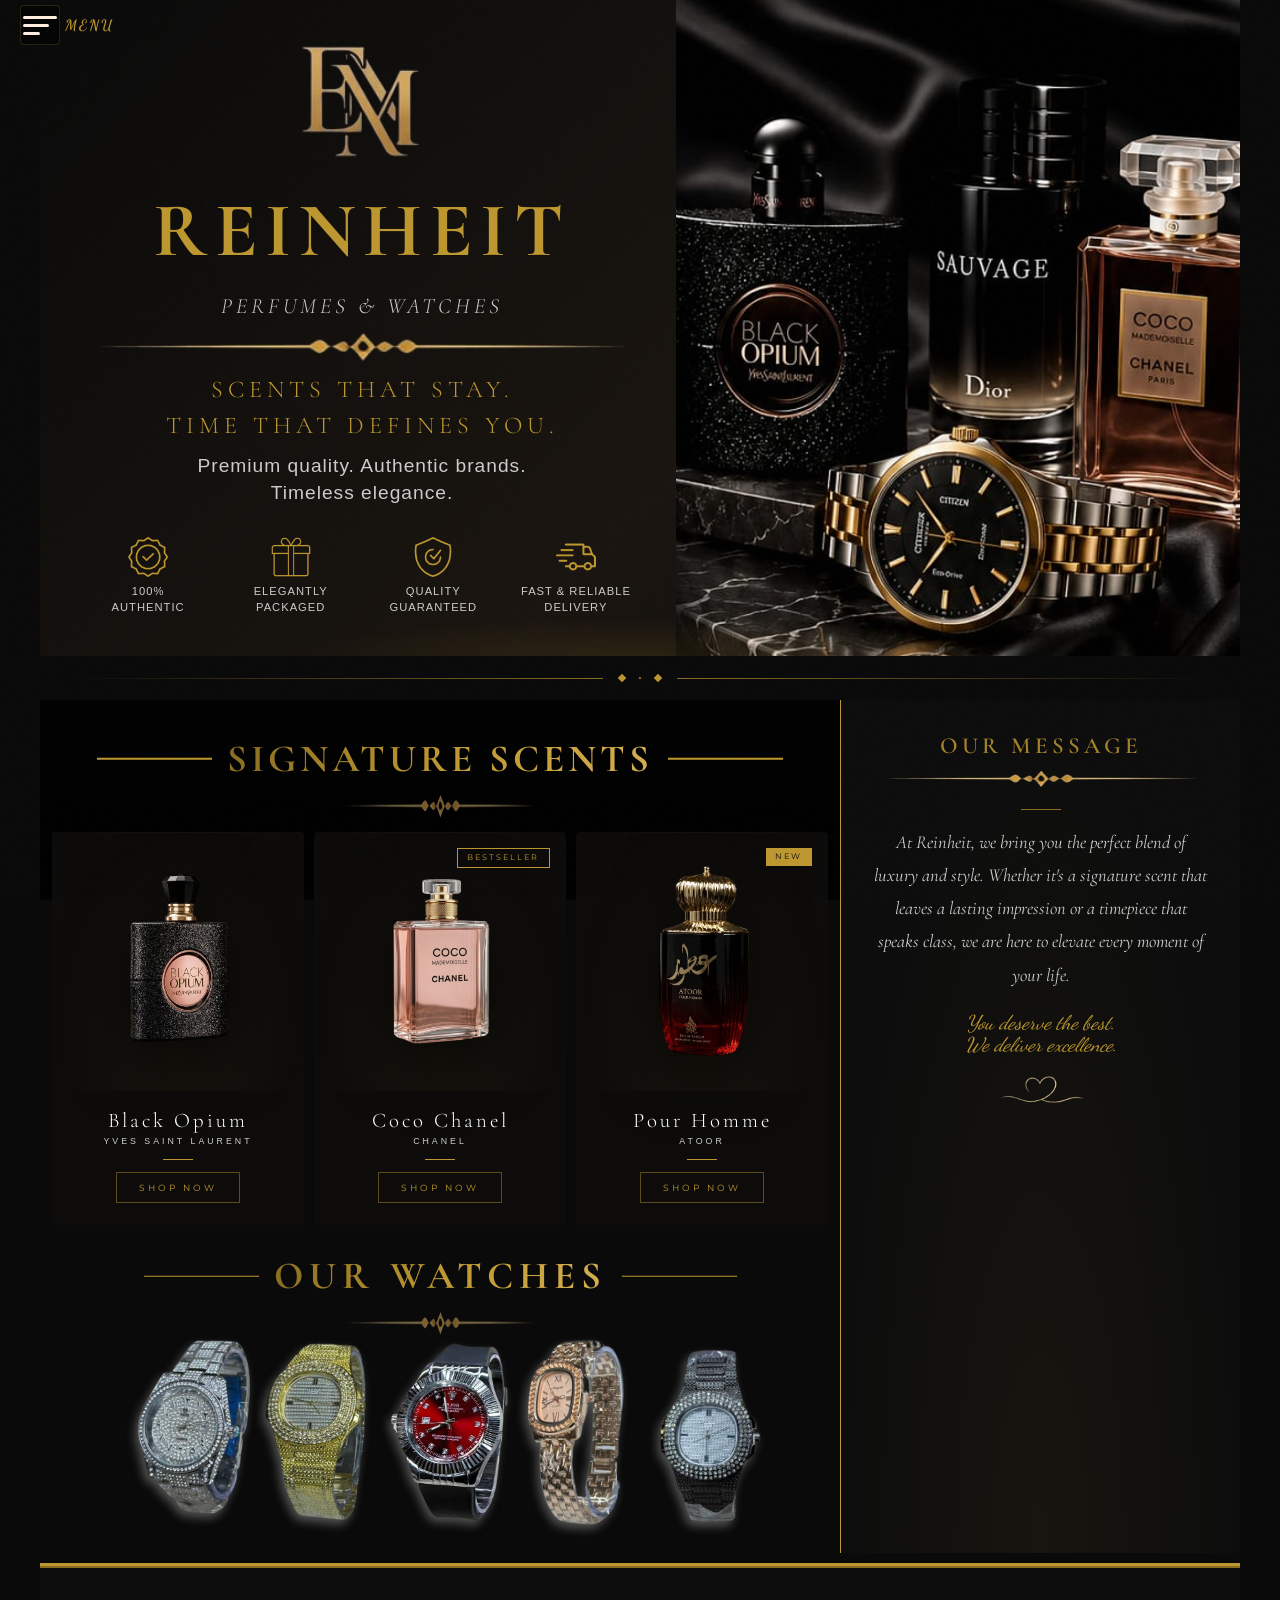
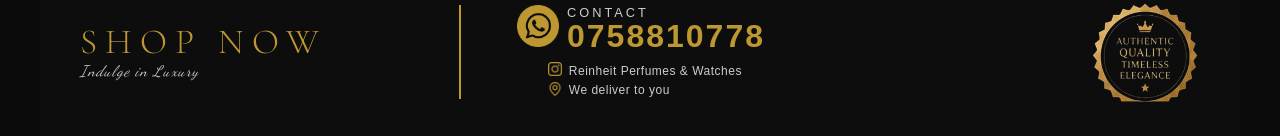
==== commit c44f1515: "sss" ====
--- a/index.html
+++ b/index.html
@@ -4,370 +4,15 @@
     <meta charset="UTF-8">
     <meta name="viewport" content="width=device-width, initial-scale=1.0">
     <meta name="description" content="Reinheit Perfume and Watches - a perfect blend of luxury and style. Premium quality watches and perfumes, authentic brands and timeless elegance.">
+    <link rel="preconnect" href="https://fonts.googleapis.com">
+    <link href="https://fonts.googleapis.com/css2?family=Dancing+Script:wght@400..700&family=Cormorant+Garamond:ital,wght@0,300;0,400;0,600;1,300;1,400&family=Montserrat:wght@300;400;500;600&display=swap" rel="stylesheet">
+    <!-- Shared base first, then page-specific -->
     <link rel="stylesheet" href="styles.css">
-    <link rel="preconnect" href="https://fonts.googleapis.com">
-    <link href="https://fonts.googleapis.com/css2?family=Dancing+Script:wght@400..700&family=Cormorant+Garamond:ital,wght@0,300;0,400;0,600;1,300;1,400&display=swap" rel="stylesheet">
-    <link rel="stylesheet" href="shop-styles.css">
+    <link rel="stylesheet" href="index.css">
     <title>Reinheit Perfume and Watches</title>
-
-    <style>
-        /* ================================================
-           ANIMATION & TRANSITION UPGRADE LAYER
-        ================================================ */
-
-        /* ── FADE-UP SYSTEM ── */
-        .fade-up {
-            opacity: 0;
-            transform: translateY(36px);
-            transition: opacity 0.75s cubic-bezier(0.22, 1, 0.36, 1),
-                        transform 0.75s cubic-bezier(0.22, 1, 0.36, 1);
-        }
-        .fade-up.visible {
-            opacity: 1;
-            transform: translateY(0);
-        }
-
-        .fade-up.d1 { transition-delay: 0.08s; }
-        .fade-up.d2 { transition-delay: 0.18s; }
-        .fade-up.d3 { transition-delay: 0.28s; }
-        .fade-up.d4 { transition-delay: 0.38s; }
-        .fade-up.d5 { transition-delay: 0.48s; }
-
-        .fade-left {
-            opacity: 0;
-            transform: translateX(-30px);
-            transition: opacity 0.7s cubic-bezier(0.22, 1, 0.36, 1),
-                        transform 0.7s cubic-bezier(0.22, 1, 0.36, 1);
-        }
-        .fade-left.visible { opacity: 1; transform: translateX(0); }
-
-        .fade-right {
-            opacity: 0;
-            transform: translateX(30px);
-            transition: opacity 0.7s cubic-bezier(0.22, 1, 0.36, 1),
-                        transform 0.7s cubic-bezier(0.22, 1, 0.36, 1);
-        }
-        .fade-right.visible { opacity: 1; transform: translateX(0); }
-
-        .scale-in {
-            opacity: 0;
-            transform: scale(0.88);
-            transition: opacity 0.8s cubic-bezier(0.22, 1, 0.36, 1),
-                        transform 0.8s cubic-bezier(0.22, 1, 0.36, 1);
-        }
-        .scale-in.visible { opacity: 1; transform: scale(1); }
-
-        /* ── HERO PAGE-LOAD ANIMATIONS ── */
-        @keyframes heroFadeUp {
-            from { opacity: 0; transform: translateY(28px); }
-            to   { opacity: 1; transform: translateY(0); }
-        }
-        @keyframes heroFadeIn {
-            from { opacity: 0; }
-            to   { opacity: 1; }
-        }
-        @keyframes shimmer {
-            0%   { background-position: -200% center; }
-            100% { background-position: 200% center; }
-        }
-        @keyframes pulse-glow {
-            0%, 100% { box-shadow: 0 0 0 0 rgba(189,151,48,0); }
-            50%       { box-shadow: 0 0 18px 4px rgba(189,151,48,0.18); }
-        }
-        @keyframes float {
-            0%, 100% { transform: translateY(0px); }
-            50%       { transform: translateY(-8px); }
-        }
-        @keyframes lineGrow {
-            from { transform: scaleX(0); transform-origin: left; }
-            to   { transform: scaleX(1); transform-origin: left; }
-        }
-
-        .top-logo       { animation: heroFadeUp 0.8s 0.1s both cubic-bezier(0.22,1,0.36,1); }
-        .taglines       { animation: heroFadeUp 0.8s 0.3s both cubic-bezier(0.22,1,0.36,1); }
-        .hero-content .subtext   { animation: heroFadeUp 0.8s 0.45s both cubic-bezier(0.22,1,0.36,1); }
-        .assurance      { animation: heroFadeUp 0.8s 0.6s both cubic-bezier(0.22,1,0.36,1); }
-        .img-placeholder { animation: heroFadeIn 1.2s 0.2s both; }
-
-        /* ── HERO H1 ── */
-        .hero-content h1 {
-            font-family: 'Cormorant Garamond', 'Georgia', serif !important;
-            letter-spacing: 8px !important;
-        }
-        
-        .img-placeholder img {
-            animation: float 6s ease-in-out infinite;
-        }
-
-        /* ── MENU BTN ── */
-        .menu-btn {
-            background: rgba(0,0,0,0.4) !important;
-            backdrop-filter: blur(8px);
-            border-radius: 4px !important;
-            border: 1px solid rgba(189,151,48,0.2) !important;
-            transition: border-color 0.3s ease, background 0.3s ease !important;
-        }
-        .menu-btn:hover {
-            border-color: rgba(189,151,48,0.6) !important;
-            background: rgba(0,0,0,0.7) !important;
-        }
-
-        /* ── SIDEBAR LINKS ── */
-        .side-bar .side-nav a {
-            font-family: 'Cormorant Garamond', serif !important;
-            font-weight: 300 !important;
-            letter-spacing: 6px !important;
-            font-size: 2.8rem !important;
-            position: relative;
-            transition: color 0.35s ease, letter-spacing 0.35s ease !important;
-        }
-        .side-bar .side-nav a::after {
-            content: '';
-            position: absolute;
-            bottom: -4px;
-            left: 50%;
-            transform: translateX(-50%);
-            width: 0;
-            height: 1px;
-            background: var(--gold);
-            transition: width 0.35s ease;
-        }
-        .side-bar .side-nav a:hover {
-            color: var(--gold) !important;
-            letter-spacing: 8px !important;
-        }
-        .side-bar .side-nav a:hover::after { width: 60%; }
-
-        .hero-content .first-p {
-            font-family: 'Cormorant Garamond', serif !important;
-            font-style: italic !important;
-            letter-spacing: 4px !important;
-            font-weight: 300 !important;
-        }
-
-        .hero-content .tagline {
-            font-family: 'Cormorant Garamond', serif !important;
-            font-weight: 300 !important;
-            letter-spacing: 5px !important;
-        }
-
-        /* ── ASSUR CARDS ── */
-        .assur-card {
-            position: relative;
-            padding: 0.6rem 0.4rem;
-            border: 1px solid rgba(189,151,48,0);
-            transition: border-color 0.4s ease, background 0.4s ease, transform 0.4s ease !important;
-            border-radius: 2px;
-        }
-        .assur-card:hover {
-            border-color: rgba(189,151,48,0.25);
-            background: rgba(189,151,48,0.04);
-            transform: translateY(-4px);
-        }
-        .assur-card .icon img {
-            transition: transform 0.5s cubic-bezier(0.22,1,0.36,1) !important;
-        }
-        .assur-card:hover .icon img { transform: scale(1.15) rotate(-5deg); }
-
-        /* ── PERFUMES SECTION HEADING ── */
-        .perfumes-section-heading {
-            text-align: center;
-            padding: 1rem .2rem 0;
-        }
-        .perfumes-section-heading h2 {
-            font-family: 'Cormorant Garamond', serif;
-            font-weight: 900;
-            letter-spacing: 4px;
-            font-size: clamp(1.6rem, 4vw, 2.4rem);
-            background: linear-gradient(90deg, #8a6e22, #bd9730, #d4af50, #bd9730, #8a6e22);
-            background-size: 200% auto;
-            -webkit-background-clip: text;
-            -webkit-text-fill-color: transparent;
-            background-clip: text;
-            animation: shimmer 6s linear infinite;
-            margin-bottom: 0.5rem;
-            margin-top: 1.2rem;
-        }
-        .watches-section-heading h2 {
-            font-family: 'Cormorant Garamond', serif;
-            font-weight: 900;
-            letter-spacing: 6px;
-            font-size: clamp(1.6rem, 4vw, 2.4rem);
-            background: linear-gradient(90deg, #8a6e22, #bd9730, #d4af50, #bd9730, #8a6e22);
-            background-size: 200% auto;
-            -webkit-background-clip: text;
-            -webkit-text-fill-color: transparent;
-            background-clip: text;
-            animation: shimmer 6s linear infinite;
-            margin-bottom: 0.5rem;
-        }
-        .perfumes-section-heading .heading-deco {
-            display: block;
-            margin: 0 auto 0.5rem;
-            width: 120px;
-            opacity: 0.6;
-        }
-
-        /* ── FEATURED GRID – override margin for homepage context ── */
-        .featured-grid {
-            margin: 0 !important;
-            padding: 12px;
-            gap: 10px;
-        }
-        .featured-card {
-            background: none;
-            position: relative;
-            overflow: hidden;
-            cursor: pointer;
-            group: true;
-        }
-         .featured-card .img-wrap {
-            border-radius: 22px;
-            border: 1px solid transparent;
-            height: 350px;
-            display: flex;
-            align-items: center;
-            justify-content: center;
-            padding: 1rem !important;
-            position: relative;
-            background: none !important;
-            transition: .3s cubic-bezier(0.25, 0.46, 0.45, 0.94);
-        }
-        .featured-card:hover .img-wrap{
-            border:1px solid #bd97309a;
-        }
-
-        /* ── WATCHES SECTION ── */
-        .products h2 {
-            font-family: 'Cormorant Garamond', serif !important;
-            font-weight: 300 !important;
-            letter-spacing: 6px !important;
-            background: linear-gradient(90deg, #8a6e22, #bd9730, #d4af50, #bd9730, #8a6e22);
-            background-size: 200% auto;
-            -webkit-background-clip: text;
-            -webkit-text-fill-color: transparent;
-            background-clip: text;
-            animation: shimmer 6s linear infinite;
-        }
-
-        .watch-item {
-            cursor: pointer;
-            transition: transform 0.5s cubic-bezier(0.22,1,0.36,1);
-        }
-        .watch-item:hover { transform: translateY(-10px); }
-        .watch-item .product img {
-            transition: filter 0.5s ease !important;
-        }
-        .watch-item:hover .product img {
-            filter: drop-shadow(-10px 18px 20px rgba(238, 238, 238, 0.4)) !important;
-        }
-
-        /* ── MESSAGE PANEL ── */
-        .message {
-            position: relative;
-            overflow: hidden;
-        }
-        .message::before {
-            content: '';
-            position: absolute;
-            inset: 0;
-            background: radial-gradient(ellipse at 50% 100%, rgba(189,151,48,0.06) 0%, transparent 70%);
-            pointer-events: none;
-        }
-        .message h2 {
-            font-family: 'Cormorant Garamond', serif !important;
-            font-weight: 600 ;
-            letter-spacing: 4px ;
-        }
-        .message p {
-            font-family: 'Cormorant Garamond', serif !important;
-            font-size: 1.15rem !important;
-            line-height: 1.8 !important;
-            font-style: italic;
-        }
-
-        .message-line {
-            width: 40px;
-            height: 1px;
-            background: var(--gold-dim);
-            margin: 1rem auto;
-            animation: lineGrow 1s ease both;
-        }
-
-        /* ── FOOTER ── */
-        .footer-shop h2 {
-            font-family: 'Cormorant Garamond', serif !important;
-            font-weight: 300 !important;
-            letter-spacing: 8px !important;
-        }
-        .footer-contact .phone-number {
-            font-size: 26px !important;
-            transition: color 0.3s ease;
-        }
-        .footer-contact .phone-number:hover { color: var(--gold-light) !important; }
-
-        /* ── SECTION DIVIDER ── */
-        .section-divider {
-            width: 100%;
-            max-width: 1200px;
-            display: flex;
-            align-items: center;
-            justify-content: center;
-            gap: 1rem;
-            padding: 1.2rem 2rem;
-            background: var(--bg-color);
-        }
-        .section-divider span {
-            flex: 1;
-            height: 1px;
-            background: linear-gradient(to right, transparent, var(--gold-dim));
-        }
-        .section-divider span:last-child {
-            background: linear-gradient(to left, transparent, var(--gold-dim));
-        }
-        .section-divider i {
-            display: block;
-            width: 6px;
-            height: 6px;
-            background: var(--gold);
-            transform: rotate(45deg);
-        }
-
-        /* ── SCROLL TO TOP ── */
-        .scroll-top-btn {
-            border-radius: 0 !important;
-            border: 1px solid rgba(189,151,48,0.4) !important;
-            animation: pulse-glow 3s ease-in-out infinite !important;
-        }
-
-        /* ── NOISE GRAIN OVERLAY ── */
-        body::after {
-            content: '';
-            position: fixed;
-            inset: 0;
-            background-image: url("data:image/svg+xml,%3Csvg viewBox='0 0 200 200' xmlns='http://www.w3.org/2000/svg'%3E%3Cfilter id='n'%3E%3CfeTurbulence type='fractalNoise' baseFrequency='0.85' numOctaves='4' stitchTiles='stitch'/%3E%3C/filter%3E%3Crect width='100%25' height='100%25' filter='url(%23n)' opacity='0.035'/%3E%3C/svg%3E");
-            pointer-events: none;
-            z-index: 9000;
-            opacity: 0.35;
-        }
-
-        /* ── HERO AMBIENT GLOW ── */
-        #hero::after {
-            content: '';
-            position: absolute;
-            bottom: -40px;
-            left: 20%;
-            width: 60%;
-            height: 80px;
-            background: radial-gradient(ellipse, rgba(189,151,48,0.12) 0%, transparent 70%);
-            pointer-events: none;
-            z-index: 3;
-        }
-
-    </style>
 </head>
 
-<body>
+<body class="home-page">
 
 <!-- SCROLL TO TOP BUTTON -->
 <button class="scroll-top-btn" id="scrollTopBtn" aria-label="Scroll to top">
@@ -389,7 +34,7 @@
     <div class="side-bar" id="sidebar">
         <ul class="side-nav">
             <a href="index.html">Home</a>
-            <a href="#">Shop</a>
+            <a href="shop.html">Shop</a>
             <a href="#">Contacts</a>
         </ul>
     </div>
@@ -452,14 +97,15 @@
 
 <!-- ===== MAIN CONTENT ===== -->
 <section class="main-content">
-<div class="content-grid" >
+<div class="content-grid">
+
     <!-- PERFUMES HEADING -->
     <div class="perfumes-section-heading fade-up products">
         <h2>SIGNATURE SCENTS</h2>
         <img src="underline.png" alt="decorative underline" class="heading-deco">
     </div>
 
-    <!-- FEATURED PERFUMES GRID (shop-styles.css pattern) -->
+    <!-- FEATURED PERFUMES GRID -->
     <div class="featured-grid reveal">
 
         <!-- BLACK OPIUM -->
@@ -472,7 +118,9 @@
                 <h3 class="name">Black Opium</h3>
                 <p class="brand">Yves Saint Laurent</p>
                 <div class="card-divider"></div>
-                <button class="btn-shop" onclick="event.stopPropagation(); openWhatsApp('Black Opium by YSL')">Shop Now</button>
+                <a href="shop.html">
+                    <button class="btn-shop">Shop Now</button>
+                </a>
             </div>
         </div>
 
@@ -487,7 +135,9 @@
                 <h3 class="name">Coco Chanel</h3>
                 <p class="brand">Chanel</p>
                 <div class="card-divider"></div>
-                <button class="btn-shop" onclick="event.stopPropagation(); openWhatsApp('Coco Chanel')">Shop Now</button>
+                <a href="shop.html">
+                    <button class="btn-shop">Shop Now</button>
+                </a>
             </div>
         </div>
 
@@ -502,7 +152,9 @@
                 <h3 class="name">Pour Homme</h3>
                 <p class="brand">Atoor</p>
                 <div class="card-divider"></div>
-                <button class="btn-shop" onclick="event.stopPropagation(); openWhatsApp('Atoor Pour Homme')">Shop Now</button>
+                <a href="shop.html">
+                    <button class="btn-shop">Shop Now</button>
+                </a>
             </div>
         </div>
 
@@ -553,6 +205,7 @@
         </div>
     </div>
 </div>
+
     <!-- OUR MESSAGE -->
     <div class="message fade-up">
         <h2>OUR MESSAGE</h2>
@@ -567,7 +220,7 @@
 </section>
 
 <!-- ===== FOOTER ===== -->
-<footer>
+<footer class="home-footer">
     <div class="footer-shop fade-left">
         <h2>SHOP NOW</h2>
         <span class="tagline-footer">Indulge in Luxury</span>
@@ -612,10 +265,8 @@
     /* ── SIDEBAR ── */
     const menuBtn = document.getElementById('menuBtn');
     const sidebar = document.getElementById('sidebar');
-
     function closeSidebar() { sidebar.classList.remove('open'); }
     function toggleSidebar() { sidebar.classList.toggle('open'); }
-
     menuBtn.addEventListener('click', function (e) {
         e.stopPropagation();
         toggleSidebar();
@@ -629,7 +280,6 @@
 
     /* ── INTERSECTION OBSERVER ── */
     const animatedEls = document.querySelectorAll('.fade-up, .fade-left, .fade-right, .scale-in, .reveal');
-
     const revealObserver = new IntersectionObserver((entries) => {
         entries.forEach(entry => {
             if (entry.isIntersecting) {
@@ -637,11 +287,7 @@
                 revealObserver.unobserve(entry.target);
             }
         });
-    }, {
-        threshold: 0.12,
-        rootMargin: '0px 0px -40px 0px'
-    });
-
+    }, { threshold: 0.12, rootMargin: '0px 0px -40px 0px' });
     animatedEls.forEach(el => revealObserver.observe(el));
 
     /* ── WATCH ITEM – WhatsApp on click ── */
@@ -654,4 +300,4 @@
 </script>
 
 </body>
-</html>+</html>
--- a/styles.css
+++ b/styles.css
@@ -1,36 +1,42 @@
-@import url('https://fonts.googleapis.com/css2?family=Dancing+Script:wght@400..700&display=swap');
-
-
-* {
+@import url('https://fonts.googleapis.com/css2?family=Dancing+Script:wght@400..700&family=Cormorant+Garamond:ital,wght@0,300;0,400;0,600;1,300;1,400&family=Montserrat:wght@300;400;500;600&display=swap');
+
+/* =============================================
+   REINHEIT — SHARED BASE STYLES
+   Used by: index.html & shop.html
+   ============================================= */
+
+*,
+*::before,
+*::after {
     box-sizing: border-box;
     margin: 0;
     padding: 0;
 }
 
 :root {
-    --bg-color: #0a0a0a;
-    --gold: #bd9730;
-    --gold-light: #d4af50;
-    --gold-dim: #8a6e22;
-    --text: #ffffff;
-    --text-muted: #cccccc;
-    --cream-bg: #f5f0e8;
-    --dark-panel: #111111;
+    --bg-color:    #0a0a0a;
+    --bg2:         #0f0e0c;
+    --bg3:         #161410;
+    --gold:        #bd9730;
+    --gold-light:  #d4af50;
+    --gold-dim:    #8a6e22;
+    --gold-pale:   #f0dfa0;
+    --text:        #ffffff;
+    --text-muted:  #cccccc;
+    --text-dim:    #6a6050;
+    --cream-bg:    #f5f0e8;
+    --dark-panel:  #111111;
     --border-gold: 2.5px solid #bd9730;
 }
 
-/* ===== BASE ===== */
 html {
     font-size: 16px;
     scroll-behavior: smooth;
 }
 
 body {
-    display: flex;
-    flex-direction: column;
-    align-items: center;
     background: var(--bg-color);
-    font-family: 'Georgia', 'Times New Roman', serif;
+    color: var(--text);
     overflow-x: hidden;
 }
 
@@ -44,12 +50,114 @@
     font-family: Arial, Helvetica, sans-serif;
 }
 
-section {
+/* =============================================
+   SHARED: MENU BUTTON
+   ============================================= */
+.menu-btn {
+    position: fixed;
+    top: 5px;
+    left: 20px;
+    border: none;
+    width: 40px;
+    height: 40px;
+    display: flex;
+    flex-direction: column;
+    justify-content: center;
+    gap: 5px;
+    padding: 2px;
+    cursor: pointer;
+    z-index: 1000;
+    background: rgba(0, 0, 0, 0.45);
+    backdrop-filter: blur(8px);
+    border-radius: 4px;
+    border: 1px solid rgba(189, 151, 48, 0.2) !important;
+    transition: border-color 0.3s ease, background 0.3s ease;
+}
+.menu-btn:hover {
+    border-color: rgba(189, 151, 48, 0.6) !important;
+    background: rgba(0, 0, 0, 0.7) !important;
+}
+.menu-btn::before {
+    position: absolute;
+    content: "MENU";
+    color: var(--gold);
+    font-size: 15px;
+    font-weight: bolder;
+    letter-spacing: 2px;
+    right: -55px;
+    font-family: "Dancing Script", cursive;
+}
+.menu-btn div {
+    height: 3px;
+    border-radius: 2px;
     width: 100%;
-    max-width: 1200px;
-}
-
-/* ===== SCROLL TO TOP ===== */
+    background: #fed;
+    transition: 0.3s ease;
+}
+.menu-btn div:nth-child(2) { width: 75%; }
+.menu-btn div:nth-child(3) { width: 50%; }
+.menu-btn:hover div:nth-child(1) { width: 50%; }
+.menu-btn:hover div:nth-child(3) { width: 100%; }
+.menu-btn:active div { width: 100%; }
+
+/* =============================================
+   SHARED: SIDEBAR
+   ============================================= */
+.side-bar {
+    text-align: center;
+    position: fixed;
+    top: 0;
+    left: -100%;
+    height: 100vh;
+    background: linear-gradient(to right, #000000ee, #000000bb, transparent);
+    width: 50%;
+    z-index: 999;
+    transition: left 0.45s cubic-bezier(0.22, 1, 0.36, 1);
+    display: none;
+    align-items: center;
+}
+.side-bar.open { left: 0;  }
+
+.side-bar .side-nav {
+    width: 100%;
+    display: flex;
+    flex-direction: column;
+    gap: 3rem;
+    list-style: none;
+    padding: 0 2rem;
+}
+.side-bar .side-nav a {
+    color: #fed;
+    text-decoration: none;
+    font-size: 2.8rem;
+    font-weight: 300;
+    letter-spacing: 6px;
+    cursor: pointer;
+    font-family: 'Cormorant Garamond', serif;
+    position: relative;
+    display: inline-block;
+    transition: color 0.35s ease, letter-spacing 0.35s ease;
+}
+.side-bar .side-nav a::after {
+    content: '';
+    position: absolute;
+    bottom: -4px;
+    left: 50%;
+    transform: translateX(-50%);
+    width: 0;
+    height: 1px;
+    background: var(--gold);
+    transition: width 0.35s ease;
+}
+.side-bar .side-nav a:hover {
+    color: var(--gold);
+    letter-spacing: 8px;
+}
+.side-bar .side-nav a:hover::after { width: 60%; }
+
+/* =============================================
+   SHARED: SCROLL-TO-TOP BUTTON
+   ============================================= */
 .scroll-top-btn {
     position: fixed;
     bottom: 2rem;
@@ -57,7 +165,7 @@
     width: 44px;
     height: 44px;
     background: var(--gold);
-    border: none;
+    border: 1px solid rgba(189, 151, 48, 0.4);
     cursor: pointer;
     display: flex;
     align-items: center;
@@ -67,18 +175,14 @@
     transform: translateY(12px);
     transition: opacity 0.3s ease, transform 0.3s ease, visibility 0.3s ease, background 0.2s ease;
     z-index: 999;
-}
-
+    animation: pulse-glow 3s ease-in-out infinite;
+}
 .scroll-top-btn.visible {
     opacity: 1;
     visibility: visible;
     transform: translateY(0);
 }
-
-.scroll-top-btn:hover {
-    background: var(--gold-light);
-}
-
+.scroll-top-btn:hover { background: var(--gold-light); }
 .scroll-top-btn svg {
     width: 20px;
     height: 20px;
@@ -89,708 +193,166 @@
     stroke-linejoin: round;
 }
 
-/* ===== HERO ===== */
-#hero {
-    position: relative;
-    display: flex;
-    min-height: auto;
-    overflow: hidden;
-    background: linear-gradient(135deg, #0a0a0a 0%, #1a1510 60%, #0a0a0a 100%);
-}
-
-
-/* MENU BUTTON */
-.menu-btn{
-    position: fixed;
-    top: 5px;
-    left: 20px;
-    border: none;
-    width: 40px;
-    height: 40px;
-    display: flex;
-    flex-direction: column;
-    justify-content: center;
-    gap: 5px;
-    padding: 2px;
-    cursor: pointer;
-    z-index: 100;
-    transition: .3s ease;
-}
-.menu-btn::before{
+/* =============================================
+   SHARED: BADGES
+   ============================================= */
+.badge {
     position: absolute;
-    content: "MENU";
-    color: var(--gold);
-    font-size: 15px;
-    font-weight: bolder;
+    top: 1rem;
+    right: 1rem;
+    font-size: 0.48rem;
     letter-spacing: 2px;
-    right: -55px;
-    font-family: "Dancing Script", cursive;
-}
-.menu-btn div{
-    height: 3px;
-    border-radius: 2px;
-    width: 100%;
-    background: #fed;
-    transition: .3s ease;
-}
-.menu-btn div:nth-child(2){
-    width: 75%;
-}
-.menu-btn div:nth-child(3){
-    width: 50%;
-}
-.menu-btn:hover div:nth-child(1){
-    width: 50%;
-}
-.menu-btn:hover div:nth-child(3){
-    width: 100%;
-}
-.menu-btn:active div:nth-child(1){
-    width: 100%;
-}
-.menu-btn:active div:nth-child(2){
-    width: 100%;
-}
-.menu-btn:active div:nth-child(3){
-    width: 100%;
-}
-
-/* SIDEBAR */
-.side-bar{
-    text-align: center;
-    position: fixed;
-    top: 0;
-    left: -100%;
-    height: 540px;
-    background: linear-gradient(to right, #000, #000000c4, #00000000);
-    width: 50%;
-    z-index: 99;
-    transition: left 0.5s ease;
-}
-.side-bar.open {
-    left: 0;
-}
-
-.side-bar .side-nav{
-    height: 100%;
-    display: flex;
-    flex-direction: column;
-    justify-content: center;
-    gap: 4rem;
-}
-.side-bar .side-nav a{
-    color: #fed;
-    text-decoration: none;
-    font-size: 40px;
-    font-weight: 600;
-    cursor: pointer;
-}
-
-.hero-content {
-    padding: 2.5rem 2rem 2rem 2.5rem;
-    display: flex;
-    flex-direction: column;
-    justify-content: flex-start;
+    text-transform: uppercase;
+    padding: 0.3rem 0.6rem;
     z-index: 2;
-}
-
-/* Logo area */
-.top-logo {
-    text-align: center;
-    margin-bottom: .2rem;
-}
-
-.logo {
-    width: 130px;
-    margin-bottom: 0.5rem;
-}
-
-.hero-content h1 {
-    font-size: clamp(2.8rem, 6vw, 5.2rem);
-    font-weight: 900;
-    line-height: 1.5;
-    color: var(--gold);
-    font-family: 'Georgia', serif;
-}
-
-.hero-content h1 span {
-    color: transparent;
-    -webkit-text-stroke: 1.5px var(--gold);
-}
-
-.hero-content .first-p {
-    font-family: Arial, Helvetica, sans-serif !important;
-    font-size: clamp(0.75rem, 1.7vw, 1.8rem);
-    letter-spacing: 4px;
-    font-weight: 400;
-    color: var(--text-muted);
-    margin-top: 0.3rem;
-    position: relative;
-    padding-bottom: .5rem;
-}
-.underline{
-    width: 100%;
-}
-
-
-/* Taglines */
-.taglines {
-    text-align: center;
-    margin: 0 0 0.6rem;
-}
-
-.hero-content .tagline {
-    font-size: clamp(1rem, 2vw, 1.5rem);
-    letter-spacing: 2px;
-    color: var(--gold);
-    line-height: 1.5;
-    font-family: 'Georgia', serif;
-}
-
-.hero-content .subtext {
-    text-align: center;
-    font-size: clamp(.75rem, 1.5vw, 1.45rem);
-    color: var(--text-muted);
-    letter-spacing: 1px;
-    line-height: 1.4;
-}
-
-/* Assurance bar */
-.assurance {
-    display: grid;
-    grid-template-columns: repeat(4, 1fr);
-    margin-top: 1.2rem;
-    gap: 0.4rem;
-}
-
-.assur-card {
-    display: flex;
-    flex-direction: column;
-    align-items: center;
-    text-align: center;
-    gap: 0.25rem;
-}
-
-.assur-card .icon img {
-    width: 40px;
-    height: 40px;
-    object-fit: contain;
-}
-
-.assur-card p {
-    font-size: clamp(0.55rem, 1vw, 0.7rem);
-    letter-spacing: 1px;
-    color: var(--text-muted);
-    line-height: 1.1;
-    font-family: Arial, Helvetica, sans-serif;
-}
-
-/* Hero image side */
-.img-placeholder {
-    position: relative;
-    overflow: hidden;
-}
-
-.img-placeholder img {
-    width: 100%;
-    height: 100%;
-    object-fit: cover;
-    object-position: center;
-}
-
-/* ===== MAIN CONTENT ===== */
-.main-content {
-    background: linear-gradient(to top, #000, #00000000),url("https://i.pinimg.com/1200x/ad/e1/be/ade1be28ffa073ca118fc0fe413b566f.jpg") no-repeat center/cover;
-    background-attachment: fixed;
-    display: grid;
-    grid-template-columns: 2fr 1fr;
-    padding-bottom:10px;
+    font-family: 'Montserrat', sans-serif;
+}
+.badge-new  { background: var(--gold); color: var(--bg-color); }
+.badge-best { border: 1px solid var(--gold); color: var(--gold); }
+
+/* =============================================
+   SHARED: SECTION DIVIDER
+   ============================================= */
+.section-divider {
     width: 100%;
     max-width: 1200px;
-    border-bottom: 3px solid var(--gold);
-}
-
-.content-grid {
-    padding: 0;
-    position: relative;
-    overflow: hidden; /* clips the fixed pseudo-element to this box only */
-}
-
-/* Products headings */
-.products {
-    display: flex;
-    flex-direction: column;
+    display: flex;
     align-items: center;
-    text-align: center;
-}
-
-.products h2 {
-    position: relative;
-    display: inline-block;
-    font-weight: 700;
-    letter-spacing: 4px;
-    margin-bottom: 0.6rem;
-}
-
-.products h2::before {
-    position: absolute;
-    content: "";
-    bottom: 50%;
-    left: -130px;
-    background: var(--gold);
-    height: 1.5px;
-    width: 115px;
-    transform: translateY(50%);
-}
-
-.products h2::before,
-.products h2::after {
-    animation: scaling 2s infinite;
-}
-
-@keyframes scaling{
-    0%, 100%{
-        transform: scale(1);
-    }
-    50%{
-        transform: scale(0.5);
-    }
-}
-
-.products h2::after {
-    position: absolute;
-    content: "";
-    bottom: 50%;
-    right: -130px;
-    background: var(--gold);
-    height: 1.5px;
-    width: 115px;
-    transform: translateY(50%);
-}
-
-/* Decorative diamond under heading */
-.products .heading-deco {
-    text-align: center;
-    display: block;
-    width: 200px;
-    height: 30px;
-    
-}
-
-/* Perfumes grid */
-.perfumes{
-    z-index: 10;
-}
-.perfumes-grid {
-    flex-shrink: 0;
-    display: flex;
     justify-content: center;
     gap: 1rem;
+    padding: 1.2rem 2rem;
+    background: var(--bg-color);
+}
+.section-divider span {
+    flex: 1;
+    height: 1px;
+    background: linear-gradient(to right, transparent, var(--gold-dim));
+}
+.section-divider span:last-child {
+    background: linear-gradient(to left, transparent, var(--gold-dim));
+}
+.section-divider i {
+    display: block;
+    width: 6px;
+    height: 6px;
+    background: var(--gold);
+    transform: rotate(45deg);
+}
+
+/* =============================================
+   SHARED: REVEAL / FADE ANIMATIONS
+   ============================================= */
+@keyframes fadeUp {
+    from { opacity: 0; transform: translateY(20px); }
+    to   { opacity: 1; transform: translateY(0); }
+}
+@keyframes pulse-glow {
+    0%, 100% { box-shadow: 0 0 0 0 rgba(189, 151, 48, 0); }
+    50%       { box-shadow: 0 0 18px 4px rgba(189, 151, 48, 0.22); }
+}
+@keyframes shimmer {
+    0%   { background-position: -200% center; }
+    100% { background-position:  200% center; }
+}
+
+.reveal {
+    opacity: 0;
+    transform: translateY(30px);
+    transition: opacity 0.7s ease, transform 0.7s ease;
+}
+.reveal.visible { opacity: 1; transform: translateY(0); }
+
+.fade-up {
+    opacity: 0;
+    transform: translateY(36px);
+    transition: opacity 0.75s cubic-bezier(0.22, 1, 0.36, 1),
+                transform 0.75s cubic-bezier(0.22, 1, 0.36, 1);
+}
+.fade-up.visible { opacity: 1; transform: translateY(0); }
+.fade-up.d1 { transition-delay: 0.08s; }
+.fade-up.d2 { transition-delay: 0.18s; }
+.fade-up.d3 { transition-delay: 0.28s; }
+.fade-up.d4 { transition-delay: 0.38s; }
+.fade-up.d5 { transition-delay: 0.48s; }
+
+.fade-left {
+    opacity: 0;
+    transform: translateX(-30px);
+    transition: opacity 0.7s cubic-bezier(0.22, 1, 0.36, 1),
+                transform 0.7s cubic-bezier(0.22, 1, 0.36, 1);
+}
+.fade-left.visible { opacity: 1; transform: translateX(0); }
+
+.fade-right {
+    opacity: 0;
+    transform: translateX(30px);
+    transition: opacity 0.7s cubic-bezier(0.22, 1, 0.36, 1),
+                transform 0.7s cubic-bezier(0.22, 1, 0.36, 1);
+}
+.fade-right.visible { opacity: 1; transform: translateX(0); }
+
+.scale-in {
+    opacity: 0;
+    transform: scale(0.88);
+    transition: opacity 0.8s cubic-bezier(0.22, 1, 0.36, 1),
+                transform 0.8s cubic-bezier(0.22, 1, 0.36, 1);
+}
+.scale-in.visible { opacity: 1; transform: scale(1); }
+
+/* =============================================
+   SHARED: FOOTER (shop.html version – homepage
+   has its own richer footer in index.css)
+   ============================================= */
+footer {
+    padding: 2.5rem 3rem;
+    display: flex;
+    align-items: center;
+    justify-content: space-between;
+    border-top: 1px solid rgba(189, 151, 48, 0.12);
     flex-wrap: wrap;
-    min-width: 400px;
-    margin-bottom: 0.5rem;
-    transition: 1s ease;
-}
-.perfume-item {
-    display: flex;
-    flex-direction: column;
-    align-items: center;
-    gap: 0.5rem;
-    transition: 1s ease;
-}
-.perfume-item .product {
-    position: relative;
-    height: 220px;
-    transition: 1s ease;
-    
-}
-.perfumes-grid:hover .product {
-    height: 220px;
-    width: 160px;
-    
-}
-
-.perfume-item .product img {
-    position: absolute;
-    top: 50%;
-    left: 50%;
-    transform: translate(-50%, -50%);
-    width: 200px;
-    height: 250px;
-    object-fit: contain;
-    padding: 0.5rem;
-    filter: drop-shadow(-10px 10px 5px rgba(0, 0, 0, 0.493));
-}
-
-.perfume-item .product-name {
+    gap: 1rem;
+    background: var(--bg-color);
+}
+footer .foot-logo {
+    font-family: 'Cormorant Garamond', serif;
+    font-size: 1.3rem;
+    font-weight: 600;
+    letter-spacing: 6px;
+    color: var(--gold);
+}
+footer .foot-logo span {
+    -webkit-text-stroke: 1px var(--gold);
+    color: transparent;
+}
+footer .foot-copy {
+    font-size: 0.6rem;
+    letter-spacing: 2px;
+    color: var(--text-dim);
+}
+footer .foot-contact {
     font-size: 0.65rem;
     letter-spacing: 2px;
-    color: #333;
-    font-family: 'Georgia', serif;
-    font-weight: 700;
-    line-height: 1.4;
-}
-
-/* Watches grid */
-.watches{
-    padding: 1rem;
-}
-.watches-grid {
-    display: flex;
-    justify-content: center;
-    gap: 1.8rem;
-}
-
-.watch-item {
-    height: 200px;
-    display: flex;
-    flex-direction: column;
-    align-items: center;
-}
-.to-hide{
-    display: none;
-}
-
-.watch-item .product {
-    width: 100px;
-    height: 190px;
-    border: none;
-    background: none;
-    display: flex;
-    flex-direction: column;
-    align-items: flex-start;
-}
-
-.watch-item .product img {
-    width: 120px;
-    height: 350px;
-    object-fit: contain;
-    filter: drop-shadow(-3px 5px 5px rgba(151, 151, 151, 0.493));
-}
-
-.watch-item .product-name {
-    display: none;
-    font-size: 0.58rem;
-    letter-spacing: 2px;
-    color: #333;
-    font-family: 'Georgia', serif;
-    font-weight: 700;
-}
-
-/* ===== MESSAGE PANEL ===== */
-.message {
-    text-align: center;
-    padding: 2rem;
-    background: #0d0d0d;
-    border-left: 1px solid var(--gold);
-}
-
-.message h2 {
-    font-size: clamp(1.1rem, 1.8vw, 1.5rem);
-    color: var(--gold);
-    font-family: 'Georgia', serif;
-    margin-bottom: 0.4rem;
-    opacity: .85;
-}
-
-.message p {
-    font-size: 22px;
-    line-height: 1.4;
     color: var(--text-muted);
-    font-family: 'Georgia', serif;
-}
-
-.message .italic-gold {
-    display: block;
-    font-style: italic;
-    color: var(--gold);
-    font-size: 20px;
-    line-height: 1.1;
-    font-family: "Dancing Script", cursive;
-}
-
-.message .heart-img {
-    width: 90px;
-    margin-top: 1rem;
-    opacity: 0.85;
-}
-
-/* ===== FOOTER ===== */
-footer {
-    width: 100%;
-    max-width: 1200px;
-    background: #0d0d0d;
-    display: grid;
-    grid-template-columns: 1fr 1fr 1fr;
-    align-items: center;
-    padding: 1.8rem 2.5rem;
-    border-top: 2px solid var(--gold-dim);
-    gap: 1rem;
-}
-
-/* Shop Now block */
-.footer-shop {
-    display: flex;
-    flex-direction: column;
-    gap: 0.2rem;
-}
-
-.footer-shop h2 {
-    font-size: clamp(1.4rem, 3vw, 2.2rem);
-    font-weight: 700;
-    letter-spacing: 3px;
-    color: var(--gold);
-    font-family: 'Georgia', serif;
-    line-height: 1;
-}
-
-.footer-shop .tagline-footer {
-    font-style: italic;
-    color: var(--text-muted);
-    font-size: clamp(0.75rem, 1.2vw, 0.95rem);
-    letter-spacing: 1px;
-    font-family: "Dancing Script", cursive;
-}
-
-/* Contact block */
-.footer-contact {
-    display: flex;
-    flex-direction: column;
-    align-items: center;
-    gap: 0.3rem;
-    text-align: center;
-    border-left: 2px solid var(--gold);
-}
-
-.footer-contact .contact-label {
-    font-size: .8rem;
-    letter-spacing: 3px;
-    color: var(--text-muted);
-    text-align: left;
-    font-family: Arial, Helvetica, sans-serif;
-}
-
-.footer-contact .whatsapp-row {
-    display: flex;
-    gap: 0.5rem;
-    padding:0 .75rem ;
-}
-
-.footer-contact .whatsapp-row img {
-    width: 42px;
-    height: 42px;
-}
-
-.footer-contact .phone-number {
-    font-size: 32px;
-    font-weight: 700;
-    letter-spacing: 2px;
-    color: var(--gold);
-    font-family: Arial, Helvetica, sans-serif;
-    line-height: 1;
-}
-
-.footer-contact .social-row {
-    display: flex;
-    flex-direction: column;
-    gap: 0.15rem;
-    margin-top: 0.3rem;
-}
-
-.footer-contact .social-row p {
-    font-size: .75rem;
-    color: var(--text-muted);
-    letter-spacing: 0.5px;
-    font-family: Arial, Helvetica, sans-serif;
-    display: flex;
-    gap: .4rem;
-    align-items: center;
-    padding-left: .5rem ;
-}
-.footer-contact span img{
-    width: .9rem;
-    height: .9rem;
-}
-
-
-/* Badge block */
-.footer-badge {
-    display: flex;
-    justify-content: flex-end;
-    align-items: center;
-}
-
-.footer-badge img {
-    width: 110px;
-    height: 110px;
-    object-fit: contain;
-}
-
-/* Fallback badge */
-.badge-fallback {
-    width: 100px;
-    height: 100px;
-    border-radius: 50%;
-    border: 2px solid var(--gold);
-    display: flex;
-    flex-direction: column;
-    align-items: center;
-    justify-content: center;
-    text-align: center;
-    padding: 0.5rem;
-    gap: 0.15rem;
-}
-
-.badge-fallback p {
-    font-size: 0.5rem;
-    letter-spacing: 1.5px;
-    color: var(--gold);
-    font-family: 'Georgia', serif;
-    font-weight: 700;
-    line-height: 1.3;
-}
-
-/* ===== RESPONSIVE ===== */
-@media (max-width: 900px) {
-    #hero {
-        grid-template-columns: 1fr 1fr;
-        min-height: auto;
-    }
-
-    .img-placeholder {
-        order: 1;
-    }
-
-    .hero-content {
-        padding: 2rem 1.5rem;
-    }
-
-    .assurance {
-        grid-template-columns: repeat(4, 1fr);
-    }
-
-    .main-content {
-        background: #000;
-        grid-template-columns: 1fr;
-        gap: 0;
-    }
-    .content-grid {
-    padding: 2rem .5rem;
-    }
-    .perfumes{
-    background: linear-gradient(to bottom, #000 20%, #00000000 10%, #fed 65%),url("https://i.pinimg.com/736x/10/f6/10/10f6103e0011705403a06fc8c429c155.jpg") no-repeat center/cover;
-    background-attachment: fixed;
-    padding: 1rem;
-}
-.watches{
-    background: linear-gradient(to bottom, #000 20%, #00000000 ),url("watch-bg.jpg") no-repeat center/cover;
-    background-attachment: fixed;
-}
-
-    .message {
-        border-left: none;
-        border-top: 3px solid var(--gold);
-        padding: 2rem 1.5rem;
-    }
-
-    .products h2::before,
-    .products h2::after {
-        width: 60px;
-        left: -70px;
-
-    }
-
-    .products h2::after {
-        left: auto;
-        right: -70px;
-    }
-
+}
+footer .foot-contact strong { color: var(--gold); }
+
+/* =============================================
+   RESPONSIVE – shared elements
+   ============================================= */
+@media (max-width: 800px) {
+    .side-bar { width: 70%; }
+    .side-bar .side-nav a { font-size: 2.2rem; }
     footer {
-        grid-template-columns: 1fr;
+        flex-direction: column;
         text-align: center;
         padding: 2rem 1.5rem;
     }
-
-    .footer-shop {
-        align-items: center;
-    }
-
-    .footer-badge {
-        justify-content: center;
-    }
-}
-
-@media (max-width: 600px) {
-    #hero{
-        flex-direction: column;
-        min-height: 100vh;
-    }
-    .menu-btn::before{
-        display: none;
-    }
-    .side-bar{
-        width: 80%;
-    }
-    .hero-content{
-        padding: 1rem;
-    }
-    .hero-content h1 {
-        font-size: 2.4rem;
-    }
-
-    .assurance {
-        grid-template-columns: repeat(2, 1fr);
-        gap: 0;
-    }
-    .assur-card{
-        padding: 1rem 0;
-    }
-    .heading-deco{
-        display: none;
-        visibility: hidden;
-    }
-
-    .perfumes-grid {
-        gap: 0.6rem;
-    }
-
-    .perfume-item .product {
-        width: 130px;
-        height: 180px;
-    }
-    .to-hide{
-        display: block;
-    }
-    
-
-  .watches-grid{
-    display: grid;
-    grid-template-columns: repeat(2, 1fr);
-    gap: 3rem;
-    }
-    .watch-item:nth-child(2n){
-        padding-left: 10px;
-    }
-
-    .watch-item .product {
-        width: 80px;
-        height: 90px;
-    }
-    .message{
-        border: none;
-        border-top: 2px solid var(--gold);
-    }
-
-    footer {
-        padding: 1.5rem 1rem;
-    }
-    .footer-contact{
-        padding: 1rem 0;
-        border: none;
-        border-top: 1px solid var(--gold);
-        border-bottom: 1px solid var(--gold);
-    }
-    .footer-contact .social-row p{
-        padding: .3rem 0;
-    }
-}
+}
+
+@media (max-width: 480px) {
+    .menu-btn::before { display: none; }
+    .side-bar { width: 85%; }
+    .side-bar .side-nav { gap: 2.2rem; }
+    .side-bar .side-nav a { font-size: 1.8rem; letter-spacing: 4px; }
+    footer { padding: 1.5rem 1rem; }
+}
--- a/index.css
+++ b/index.css
@@ -0,0 +1,758 @@
+/* =============================================
+   REINHEIT — INDEX PAGE STYLES  (index.css)
+   Depends on: styles.css  (load that first)
+   ============================================= */
+
+/* =============================================
+   LAYOUT BASE
+   ============================================= */
+body.home-page {
+    display: flex;
+    flex-direction: column;
+    align-items: center;
+    font-family: 'Georgia', 'Times New Roman', serif;
+}
+
+section {
+    width: 100%;
+    max-width: 1200px;
+}
+
+/* =============================================
+   HERO-SPECIFIC ANIMATIONS
+   ============================================= */
+@keyframes heroFadeUp {
+    from { opacity: 0; transform: translateY(28px); }
+    to   { opacity: 1; transform: translateY(0); }
+}
+@keyframes heroFadeIn {
+    from { opacity: 0; }
+    to   { opacity: 1; }
+}
+@keyframes float {
+    0%, 100% { transform: translateY(0px); }
+    50%       { transform: translateY(-8px); }
+}
+@keyframes lineGrow {
+    from { transform: scaleX(0); transform-origin: left; }
+    to   { transform: scaleX(1); transform-origin: left; }
+}
+@keyframes scaling {
+    0%, 100% { transform: scale(1); }
+    50%       { transform: scale(0.5); }
+}
+
+/* =============================================
+   HERO SECTION
+   ============================================= */
+#hero {
+    position: relative;
+    display: flex;
+    min-height: auto;
+    overflow: hidden;
+    background: linear-gradient(135deg, #0a0a0a 0%, #1a1510 60%, #0a0a0a 100%);
+}
+
+/* Ambient glow at the bottom of hero */
+#hero::after {
+    content: '';
+    position: absolute;
+    bottom: -40px;
+    left: 20%;
+    width: 60%;
+    height: 80px;
+    background: radial-gradient(ellipse, rgba(189, 151, 48, 0.12) 0%, transparent 70%);
+    pointer-events: none;
+    z-index: 3;
+}
+
+/* Noise grain overlay */
+body.home-page::after {
+    content: '';
+    position: fixed;
+    inset: 0;
+    background-image: url("data:image/svg+xml,%3Csvg viewBox='0 0 200 200' xmlns='http://www.w3.org/2000/svg'%3E%3Cfilter id='n'%3E%3CfeTurbulence type='fractalNoise' baseFrequency='0.85' numOctaves='4' stitchTiles='stitch'/%3E%3C/filter%3E%3Crect width='100%25' height='100%25' filter='url(%23n)' opacity='0.035'/%3E%3C/svg%3E");
+    pointer-events: none;
+    z-index: 9000;
+    opacity: 0.35;
+}
+
+/* Hero content pane */
+.hero-content {
+    padding: 2.5rem 2rem 2rem 2.5rem;
+    display: flex;
+    flex-direction: column;
+    justify-content: flex-start;
+    z-index: 2;
+    flex: 1;
+}
+
+/* Logo area */
+.top-logo {
+    text-align: center;
+    margin-bottom: 0.2rem;
+    animation: heroFadeUp 0.8s 0.1s both cubic-bezier(0.22, 1, 0.36, 1);
+}
+
+.logo {
+    width: 130px;
+    margin-bottom: 0.5rem;
+}
+
+.hero-content h1 {
+    font-size: clamp(2.8rem, 6vw, 5.2rem);
+    font-weight: 900;
+    line-height: 1.5;
+    color: var(--gold);
+    font-family: 'Cormorant Garamond', 'Georgia', serif;
+    letter-spacing: 8px;
+}
+
+.hero-content h1 span {
+    color: transparent;
+    -webkit-text-stroke: 1.5px var(--gold);
+}
+
+.hero-content .first-p {
+    font-family: 'Cormorant Garamond', serif;
+    font-style: italic;
+    font-size: clamp(0.75rem, 1.7vw, 1.8rem);
+    letter-spacing: 4px;
+    font-weight: 300;
+    color: var(--text-muted);
+    margin-top: 0.3rem;
+    position: relative;
+    padding-bottom: 0.5rem;
+}
+
+.underline { width: 100%; }
+
+/* Taglines */
+.taglines {
+    text-align: center;
+    margin: 0 0 0.6rem;
+    animation: heroFadeUp 0.8s 0.3s both cubic-bezier(0.22, 1, 0.36, 1);
+}
+
+.hero-content .tagline {
+    font-size: clamp(1rem, 2vw, 1.5rem);
+    letter-spacing: 5px;
+    color: var(--gold);
+    line-height: 1.5;
+    font-family: 'Cormorant Garamond', serif;
+    font-weight: 300;
+}
+
+.hero-content .subtext {
+    text-align: center;
+    font-size: clamp(0.75rem, 1.5vw, 1.45rem);
+    color: var(--text-muted);
+    letter-spacing: 1px;
+    line-height: 1.4;
+    animation: heroFadeUp 0.8s 0.45s both cubic-bezier(0.22, 1, 0.36, 1);
+}
+
+/* Assurance bar */
+.assurance {
+    display: grid;
+    grid-template-columns: repeat(4, 1fr);
+    margin-top: 1.2rem;
+    gap: 0.4rem;
+    animation: heroFadeUp 0.8s 0.6s both cubic-bezier(0.22, 1, 0.36, 1);
+}
+
+.assur-card {
+    display: flex;
+    flex-direction: column;
+    align-items: center;
+    text-align: center;
+    gap: 0.25rem;
+    padding: 0.6rem 0.4rem;
+    border: 1px solid rgba(189, 151, 48, 0);
+    border-radius: 2px;
+    transition: border-color 0.4s ease, background 0.4s ease, transform 0.4s ease;
+}
+.assur-card:hover {
+    border-color: rgba(189, 151, 48, 0.25);
+    background: rgba(189, 151, 48, 0.04);
+    transform: translateY(-4px);
+}
+.assur-card .icon img {
+    width: 40px;
+    height: 40px;
+    object-fit: contain;
+    transition: transform 0.5s cubic-bezier(0.22, 1, 0.36, 1);
+}
+.assur-card:hover .icon img { transform: scale(1.15) rotate(-5deg); }
+
+.assur-card p {
+    font-size: clamp(0.55rem, 1vw, 0.7rem);
+    letter-spacing: 1px;
+    color: var(--text-muted);
+    line-height: 1.1;
+    font-family: Arial, Helvetica, sans-serif;
+}
+
+/* Hero image side */
+.img-placeholder {
+    position: relative;
+    overflow: hidden;
+    flex: 1;
+    animation: heroFadeIn 1.2s 0.2s both;
+}
+.img-placeholder img {
+    width: 100%;
+    height: 100%;
+    object-fit: cover;
+    object-position: center;
+    animation: float 6s ease-in-out infinite;
+}
+
+/* =============================================
+   MAIN CONTENT SECTION
+   ============================================= */
+.main-content {
+    background: linear-gradient(to top, #000, #00000000),
+                url("https://i.pinimg.com/1200x/ad/e1/be/ade1be28ffa073ca118fc0fe413b566f.jpg") no-repeat center/cover;
+    background-attachment: fixed;
+    display: grid;
+    grid-template-columns: 2fr 1fr;
+    padding-bottom: 10px;
+    width: 100%;
+    max-width: 1200px;
+    border-bottom: 3px solid var(--gold);
+}
+
+.content-grid {
+    padding: 0;
+    position: relative;
+    overflow: hidden;
+}
+
+/* =============================================
+   PRODUCTS HEADINGS
+   ============================================= */
+.products {
+    display: flex;
+    flex-direction: column;
+    align-items: center;
+    text-align: center;
+}
+
+.products h2 {
+    position: relative;
+    display: inline-block;
+    font-weight: 300;
+    letter-spacing: 6px;
+    margin-bottom: 0.6rem;
+    font-family: 'Cormorant Garamond', serif;
+    background: linear-gradient(90deg, #8a6e22, #bd9730, #d4af50, #bd9730, #8a6e22);
+    background-size: 200% auto;
+    -webkit-background-clip: text;
+    -webkit-text-fill-color: transparent;
+    background-clip: text;
+    animation: shimmer 6s linear infinite;
+}
+
+.products h2::before,
+.products h2::after {
+    position: absolute;
+    content: "";
+    bottom: 50%;
+    background: var(--gold);
+    height: 1.5px;
+    width: 115px;
+    animation: scaling 2s infinite;
+}
+.products h2::before { left: -130px; transform: translateY(50%); }
+.products h2::after  { right: -130px; transform: translateY(50%); }
+
+.products .heading-deco {
+    text-align: center;
+    display: block;
+    width: 200px;
+    height: 30px;
+    opacity: 0.6;
+}
+
+/* =============================================
+   PERFUMES SECTION HEADING
+   ============================================= */
+.perfumes-section-heading {
+    text-align: center;
+    padding: 1rem 0.2rem 0;
+}
+.perfumes-section-heading h2 {
+    font-family: 'Cormorant Garamond', serif;
+    font-weight: 900;
+    letter-spacing: 4px;
+    font-size: clamp(1.6rem, 4vw, 2.4rem);
+    background: linear-gradient(90deg, #8a6e22, #bd9730, #d4af50, #bd9730, #8a6e22);
+    background-size: 200% auto;
+    -webkit-background-clip: text;
+    -webkit-text-fill-color: transparent;
+    background-clip: text;
+    animation: shimmer 6s linear infinite;
+    margin-bottom: 0.5rem;
+    margin-top: 1.2rem;
+}
+
+/* =============================================
+   FEATURED CARDS GRID (3 perfumes on homepage)
+   ============================================= */
+.featured-grid {
+    display: grid;
+    grid-template-columns: repeat(3, 1fr);
+    gap: 10px;
+    padding: 12px;
+    margin: 0;
+}
+
+.featured-card {
+    background: rgba(15, 14, 12, 0.85);
+    position: relative;
+    overflow: hidden;
+    cursor: pointer;
+    border-radius: 4px;
+    transition: transform 0.4s cubic-bezier(0.25, 0.46, 0.45, 0.94),
+                box-shadow 0.4s ease;
+}
+.featured-card:hover {
+    transform: translateY(-6px);
+    box-shadow: 0 20px 40px rgba(0, 0, 0, 0.5);
+}
+.featured-card::before {
+    content: '';
+    position: absolute;
+    inset: 0;
+    background: linear-gradient(to top, rgba(189, 151, 48, 0.1) 0%, transparent 60%);
+    opacity: 0;
+    transition: opacity 0.5s;
+    z-index: 1;
+}
+.featured-card:hover::before { opacity: 1; }
+
+.featured-card .img-wrap {
+    border-radius: 4px 4px 0 0;
+    border: 1px solid transparent;
+    height: 260px;
+    display: flex;
+    align-items: center;
+    justify-content: center;
+    padding: 1rem;
+    position: relative;
+    background: radial-gradient(ellipse at 50% 80%, rgba(189, 151, 48, 0.06) 0%, transparent 70%);
+    transition: border-color 0.3s ease;
+}
+.featured-card:hover .img-wrap { border-color: rgba(189, 151, 48, 0.3); }
+
+.featured-card .spotlight {
+    position: absolute;
+    width: 200px;
+    height: 200px;
+    border-radius: 50%;
+    background: radial-gradient(circle, rgba(189, 151, 48, 0.15), transparent 70%);
+    top: 50%; left: 50%;
+    transform: translate(-50%, -50%);
+    opacity: 0;
+    transition: opacity 0.4s;
+    pointer-events: none;
+}
+.featured-card:hover .spotlight { opacity: 1; }
+
+.featured-card .img-wrap img {
+    height: 200px;
+    width: auto;
+    object-fit: contain;
+    filter: drop-shadow(0 16px 32px rgba(0, 0, 0, 0.7));
+    transition: transform 0.6s cubic-bezier(0.25, 0.46, 0.45, 0.94);
+}
+.featured-card:hover .img-wrap img { transform: translateY(-10px) scale(1.04); }
+
+.featured-card .card-body {
+    padding: 1rem 1.2rem 1.4rem;
+    text-align: center;
+    position: relative;
+    z-index: 2;
+}
+
+.featured-card .name {
+    font-family: 'Cormorant Garamond', serif;
+    font-size: 1.3rem;
+    font-weight: 300;
+    letter-spacing: 3px;
+    color: var(--text);
+    margin-bottom: 0.2rem;
+}
+.featured-card .brand {
+    font-size: 0.55rem;
+    letter-spacing: 3px;
+    color: var(--text-muted);
+    text-transform: uppercase;
+    margin-bottom: 0.8rem;
+}
+.featured-card .card-divider {
+    width: 30px;
+    height: 1px;
+    background: var(--gold);
+    margin: 0 auto 0.8rem;
+}
+
+.btn-shop {
+    display: inline-block;
+    padding: 0.55rem 1.4rem;
+    border: 1px solid rgba(189, 151, 48, 0.45);
+    color: var(--gold);
+    font-size: 0.58rem;
+    letter-spacing: 3px;
+    text-transform: uppercase;
+    cursor: pointer;
+    background: transparent;
+    font-family: 'Montserrat', sans-serif;
+    transition: background 0.3s, color 0.3s, border-color 0.3s;
+}
+.btn-shop:hover {
+    background: var(--gold);
+    color: var(--bg-color);
+    border-color: var(--gold);
+}
+
+/* =============================================
+   WATCHES SECTION
+   ============================================= */
+.watches-section-heading h2 {
+    font-family: 'Cormorant Garamond', serif;
+    font-weight: 900;
+    letter-spacing: 6px;
+    font-size: clamp(1.6rem, 4vw, 2.4rem);
+    background: linear-gradient(90deg, #8a6e22, #bd9730, #d4af50, #bd9730, #8a6e22);
+    background-size: 200% auto;
+    -webkit-background-clip: text;
+    -webkit-text-fill-color: transparent;
+    background-clip: text;
+    animation: shimmer 6s linear infinite;
+    margin-bottom: 0.5rem;
+}
+
+.watches { padding: 1rem; }
+
+.watches-grid {
+    display: flex;
+    justify-content: center;
+    gap: 1.8rem;
+}
+
+.watch-item {
+    height: 200px;
+    display: flex;
+    flex-direction: column;
+    align-items: center;
+    cursor: pointer;
+    transition: transform 0.5s cubic-bezier(0.22, 1, 0.36, 1);
+}
+.watch-item:hover { transform: translateY(-10px); }
+
+.watch-item .product {
+    width: 100px;
+    height: 190px;
+    border: none;
+    background: none;
+    display: flex;
+    flex-direction: column;
+    align-items: flex-start;
+}
+.watch-item .product img {
+    width: 120px;
+    height: 350px;
+    object-fit: contain;
+    filter: drop-shadow(-3px 5px 5px rgba(151, 151, 151, 0.5));
+    transition: filter 0.5s ease;
+}
+.watch-item:hover .product img {
+    filter: drop-shadow(-10px 18px 20px rgba(238, 238, 238, 0.4));
+}
+.watch-item .product-name {
+    display: none;
+    font-size: 0.58rem;
+    letter-spacing: 2px;
+    color: #333;
+    font-family: 'Georgia', serif;
+    font-weight: 700;
+}
+.to-hide { display: none; }
+
+/* =============================================
+   MESSAGE PANEL
+   ============================================= */
+.message {
+    text-align: center;
+    padding: 2rem;
+    background: #0d0d0d;
+    border-left: 1px solid var(--gold);
+    position: relative;
+    overflow: hidden;
+}
+.message::before {
+    content: '';
+    position: absolute;
+    inset: 0;
+    background: radial-gradient(ellipse at 50% 100%, rgba(189, 151, 48, 0.06) 0%, transparent 70%);
+    pointer-events: none;
+}
+.message h2 {
+    font-size: clamp(1.1rem, 1.8vw, 1.5rem);
+    color: var(--gold);
+    font-family: 'Cormorant Garamond', serif;
+    font-weight: 600;
+    letter-spacing: 4px;
+    margin-bottom: 0.4rem;
+    opacity: 0.85;
+}
+.message p {
+    font-size: 1.15rem;
+    line-height: 1.8;
+    color: var(--text-muted);
+    font-family: 'Cormorant Garamond', serif;
+    font-style: italic;
+}
+.message .italic-gold {
+    display: block;
+    font-style: italic;
+    color: var(--gold);
+    font-size: 20px;
+    line-height: 1.1;
+    font-family: "Dancing Script", cursive;
+}
+.message .heart-img {
+    width: 90px;
+    margin-top: 1rem;
+    opacity: 0.85;
+}
+.message-line {
+    width: 40px;
+    height: 1px;
+    background: var(--gold-dim);
+    margin: 1rem auto;
+    animation: lineGrow 1s ease both;
+}
+
+/* =============================================
+   HOMEPAGE FOOTER (richer 3-col layout)
+   ============================================= */
+footer.home-footer {
+    width: 100%;
+    max-width: 1200px;
+    background: #0d0d0d;
+    display: grid;
+    grid-template-columns: 1fr 1fr 1fr;
+    align-items: center;
+    padding: 1.8rem 2.5rem;
+    border-top: 2px solid var(--gold-dim);
+    gap: 1rem;
+    /* override shared footer flex */
+    flex-direction: unset;
+    flex-wrap: unset;
+}
+
+.footer-shop {
+    display: flex;
+    flex-direction: column;
+    gap: 0.2rem;
+}
+.footer-shop h2 {
+    font-size: clamp(1.4rem, 3vw, 2.2rem);
+    font-weight: 300;
+    letter-spacing: 8px;
+    color: var(--gold);
+    font-family: 'Cormorant Garamond', serif;
+    line-height: 1;
+}
+.footer-shop .tagline-footer {
+    font-style: italic;
+    color: var(--text-muted);
+    font-size: clamp(0.75rem, 1.2vw, 0.95rem);
+    letter-spacing: 1px;
+    font-family: "Dancing Script", cursive;
+}
+
+.footer-contact {
+    display: flex;
+    flex-direction: column;
+    align-items: center;
+    gap: 0.3rem;
+    text-align: center;
+    border-left: 2px solid var(--gold);
+}
+.footer-contact .contact-label {
+    font-size: 0.8rem;
+    letter-spacing: 3px;
+    color: var(--text-muted);
+    text-align: left;
+    font-family: Arial, Helvetica, sans-serif;
+}
+.footer-contact .whatsapp-row {
+    display: flex;
+    gap: 0.5rem;
+    padding: 0 0.75rem;
+}
+.footer-contact .whatsapp-row img { width: 42px; height: 42px; }
+.footer-contact .phone-number {
+    font-size: 32px;
+    font-weight: 700;
+    letter-spacing: 2px;
+    color: var(--gold);
+    font-family: Arial, Helvetica, sans-serif;
+    line-height: 1;
+    transition: color 0.3s ease;
+}
+.footer-contact .phone-number:hover { color: var(--gold-light); }
+.footer-contact .social-row {
+    display: flex;
+    flex-direction: column;
+    gap: 0.15rem;
+    margin-top: 0.3rem;
+}
+.footer-contact .social-row p {
+    font-size: 0.75rem;
+    color: var(--text-muted);
+    letter-spacing: 0.5px;
+    font-family: Arial, Helvetica, sans-serif;
+    display: flex;
+    gap: 0.4rem;
+    align-items: center;
+    padding-left: 0.5rem;
+}
+.footer-contact span img { width: 0.9rem; height: 0.9rem; }
+
+.footer-badge {
+    display: flex;
+    justify-content: flex-end;
+    align-items: center;
+}
+.footer-badge img { width: 110px; height: 110px; object-fit: contain; }
+
+.badge-fallback {
+    width: 100px;
+    height: 100px;
+    border-radius: 50%;
+    border: 2px solid var(--gold);
+    display: flex;
+    flex-direction: column;
+    align-items: center;
+    justify-content: center;
+    text-align: center;
+    padding: 0.5rem;
+    gap: 0.15rem;
+}
+.badge-fallback p {
+    font-size: 0.5rem;
+    letter-spacing: 1.5px;
+    color: var(--gold);
+    font-family: 'Georgia', serif;
+    font-weight: 700;
+    line-height: 1.3;
+}
+
+/* =============================================
+   RESPONSIVE — 800px
+   ============================================= */
+@media (max-width: 800px) {
+    #hero { flex-direction: row; }
+
+    .main-content {
+        background: #000;
+        grid-template-columns: 1fr;
+        gap: 0;
+    }
+    .content-grid { padding: 2rem 0.5rem; }
+
+    .perfumes {
+        background: linear-gradient(to bottom, #000 20%, transparent 10%, #fed 65%),
+                    url("https://i.pinimg.com/736x/10/f6/10/10f6103e0011705403a06fc8c429c155.jpg") no-repeat center/cover;
+        background-attachment: fixed;
+        padding: 1rem;
+    }
+    .watches {
+        background: linear-gradient(to bottom, #000 20%, transparent),
+                    url("watch-bg.jpg") no-repeat center/cover;
+        background-attachment: fixed;
+    }
+
+    .message {
+        border-left: none;
+        border-top: 3px solid var(--gold);
+        padding: 2rem 1.5rem;
+    }
+
+    .products h2::before { width: 60px; left: -70px; }
+    .products h2::after  { width: 60px; right: -70px; }
+
+    /* Featured grid 2-col on 800 */
+    .featured-grid {
+        grid-template-columns: repeat(2, 1fr);
+    }
+
+    footer.home-footer {
+        grid-template-columns: 1fr;
+        text-align: center;
+        padding: 2rem 1.5rem;
+    }
+    .footer-shop { align-items: center; }
+    .footer-badge { justify-content: center; }
+    .footer-contact {
+        border-left: none;
+        border-top: 1px solid var(--gold);
+        border-bottom: 1px solid var(--gold);
+        padding: 1rem 0;
+    }
+}
+
+/* =============================================
+   RESPONSIVE — 480px
+   ============================================= */
+@media (max-width: 480px) {
+    #hero {
+        flex-direction: column;
+        min-height: 100vh;
+    }
+    .hero-content { padding: 1rem; }
+    .hero-content h1 { font-size: 2.4rem; letter-spacing: 4px; }
+
+    .assurance {
+        grid-template-columns: repeat(2, 1fr);
+        gap: 0;
+    }
+    .assur-card { padding: 1rem 0; }
+    .heading-deco { display: none; visibility: hidden; }
+
+    /* Featured grid 1-col, 85% wide, centred */
+    .featured-grid {
+        grid-template-columns: 1fr;
+        width: 88%;
+        margin: 0 auto;
+        gap: 14px;
+    }
+    .featured-card { width: 100%; }
+    .featured-card .img-wrap { height: 220px; }
+
+    /* Watches 2-col */
+    .watches-grid {
+        display: grid;
+        grid-template-columns: repeat(2, 1fr);
+        gap: 3rem;
+    }
+    .watch-item:nth-child(2n) { padding-left: 10px; }
+    .watch-item .product { width: 80px; height: 90px; }
+    .to-hide { display: block; }
+
+    .message {
+        border: none;
+        border-top: 2px solid var(--gold);
+    }
+
+    footer.home-footer {
+        padding: 1.5rem 1rem;
+    }
+    .footer-contact .social-row p { padding: 0.3rem 0; }
+    .footer-contact .phone-number { font-size: 24px; }
+}
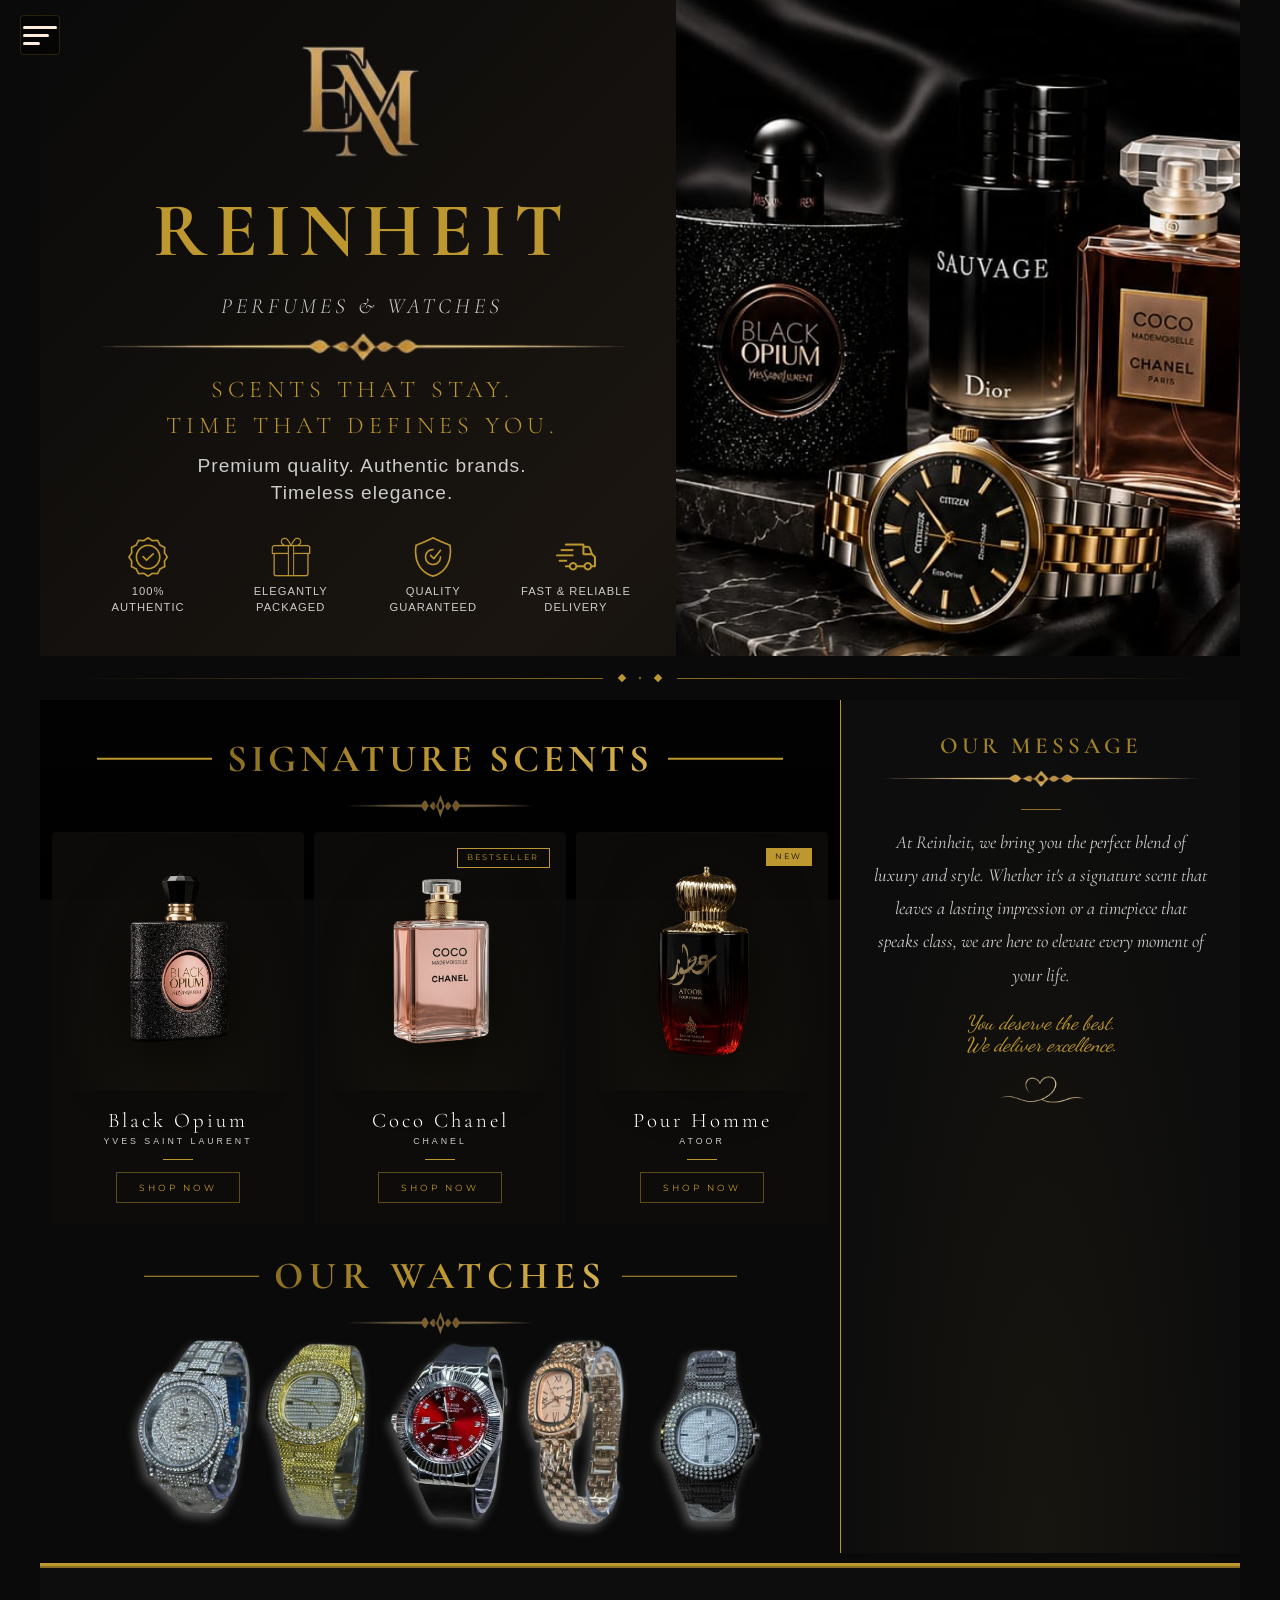
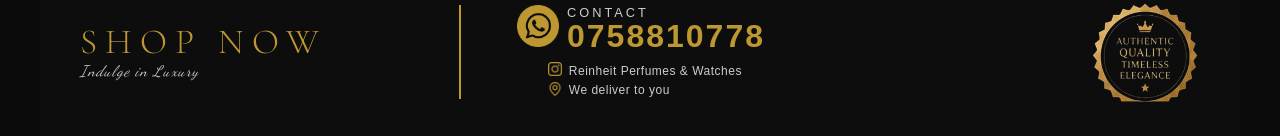
==== commit 54e9db7f: "watch integrated update" ====
--- a/index.html
+++ b/index.html
@@ -21,23 +21,30 @@
     </svg>
 </button>
 
-<!-- ===== HERO SECTION ===== -->
-<section id="hero">
-
-    <div class="menu-btn" id="menuBtn">
+
+    <!-- Menu btn -->
+    <div  id="menuBtn">
         <div></div>
         <div></div>
         <div></div>
     </div>
 
-    <!-- SIDEBAR -->
-    <div class="side-bar" id="sidebar">
-        <ul class="side-nav">
-            <a href="index.html">Home</a>
-            <a href="shop.html">Shop</a>
-            <a href="#">Contacts</a>
-        </ul>
-    </div>
+    <!-- SIDEBAR OVERLAY -->
+<div class="sidebar-overlay" id="sidebarOverlay"></div>
+
+<!-- SIDEBAR (moved outside .hero so overflow:hidden can't clip it) -->
+<div class="side-bar" id="sidebar">
+    <ul class="side-nav">
+        <a href="index.html">Home</a>
+        <a href="watches.html">Watches</a>
+        <a href="shop.html">Perfumes</a>
+        <a href="#">Contacts</a>
+    </ul>
+</div>
+
+
+<!-- ===== HERO SECTION ===== -->
+<section id="hero">
 
     <div class="hero-content">
         <div class="top-logo">
--- a/styles.css
+++ b/styles.css
@@ -53,11 +53,10 @@
 /* =============================================
    SHARED: MENU BUTTON
    ============================================= */
-.menu-btn {
-    position: fixed;
-    top: 5px;
+#menuBtn{
+    position: fixed ;
+    top: 15px;
     left: 20px;
-    border: none;
     width: 40px;
     height: 40px;
     display: flex;
@@ -70,90 +69,109 @@
     background: rgba(0, 0, 0, 0.45);
     backdrop-filter: blur(8px);
     border-radius: 4px;
-    border: 1px solid rgba(189, 151, 48, 0.2) !important;
-    transition: border-color 0.3s ease, background 0.3s ease;
-}
-.menu-btn:hover {
-    border-color: rgba(189, 151, 48, 0.6) !important;
-    background: rgba(0, 0, 0, 0.7) !important;
-}
-.menu-btn::before {
-    position: absolute;
-    content: "MENU";
-    color: var(--gold);
-    font-size: 15px;
-    font-weight: bolder;
-    letter-spacing: 2px;
-    right: -55px;
-    font-family: "Dancing Script", cursive;
-}
-.menu-btn div {
+    border: 1px solid rgba(189, 151, 48, 0.2) ;
+    transition: 0.3s ease;
+}
+
+#menuBtn:hover {
+    border-color: rgba(189, 151, 48, 0.6);
+    background: rgba(0, 0, 0, 0.7) ;
+}
+
+#menuBtn div {
     height: 3px;
     border-radius: 2px;
     width: 100%;
     background: #fed;
     transition: 0.3s ease;
 }
-.menu-btn div:nth-child(2) { width: 75%; }
-.menu-btn div:nth-child(3) { width: 50%; }
-.menu-btn:hover div:nth-child(1) { width: 50%; }
-.menu-btn:hover div:nth-child(3) { width: 100%; }
-.menu-btn:active div { width: 100%; }
+#menuBtn div:nth-child(2) { 
+    width: 75%; 
+}
+#menuBtn div:nth-child(3) { 
+    width: 50%; 
+}
+#menuBtn:hover div:nth-child(1) { 
+    width: 50%; 
+}
+#menuBtn:hover div:nth-child(3) { 
+    width: 100%; 
+}
+#menuBtn:active div { 
+    width: 100%; 
+}
 
 /* =============================================
    SHARED: SIDEBAR
    ============================================= */
 .side-bar {
-    text-align: center;
     position: fixed;
     top: 0;
     left: -100%;
+    width: 50%;
     height: 100vh;
-    background: linear-gradient(to right, #000000ee, #000000bb, transparent);
-    width: 50%;
+    background: rgba(8, 7, 6, 0.16);
+    backdrop-filter: blur(16px);
+    -webkit-backdrop-filter: blur(6px);
+    border-right: 1px solid rgba(189, 151, 48, 0.25);
     z-index: 999;
-    transition: left 0.45s cubic-bezier(0.22, 1, 0.36, 1);
-    display: none;
-    align-items: center;
-}
-.side-bar.open { left: 0;  }
-
-.side-bar .side-nav {
-    width: 100%;
     display: flex;
     flex-direction: column;
-    gap: 3rem;
+    justify-content: center;
+    padding: 3rem 2rem;
+    transition: left 0.4s cubic-bezier(0.22, 1, 0.36, 1);
+}
+.side-bar.open {
+    left: 0;
+}
+.side-nav {
+    display: flex;
+    flex-direction: column;
+    gap: 2rem;
     list-style: none;
-    padding: 0 2rem;
-}
-.side-bar .side-nav a {
-    color: #fed;
+    padding: 0;
+    margin: 0;
+}
+.side-nav a {
+    font-family: 'Cormorant Garamond', serif;
+    font-size: 1.8rem;
+    font-weight: 300;
+    color: var(--text);
     text-decoration: none;
-    font-size: 2.8rem;
-    font-weight: 300;
-    letter-spacing: 6px;
-    cursor: pointer;
-    font-family: 'Cormorant Garamond', serif;
-    position: relative;
-    display: inline-block;
-    transition: color 0.35s ease, letter-spacing 0.35s ease;
-}
-.side-bar .side-nav a::after {
+    letter-spacing: 3px;
+    text-transform: uppercase;
+    transition: color 0.3s, letter-spacing 0.3s;
+    display: block;
+    border-bottom: 1px solid rgba(189, 151, 48, 0.1);
+    padding-bottom: 1rem;
+}
+.side-nav a:hover {
+    color: var(--gold);
+    letter-spacing: 5px;
+}
+.side-bar .side-nav a::before {
     content: '';
     position: absolute;
     bottom: -4px;
     left: 50%;
     transform: translateX(-50%);
     width: 0;
-    height: 1px;
+    height: 2px;
     background: var(--gold);
-    transition: width 0.35s ease;
-}
-.side-bar .side-nav a:hover {
-    color: var(--gold);
-    letter-spacing: 8px;
-}
-.side-bar .side-nav a:hover::after { width: 60%; }
+    transition: 0.35s ease;
+}
+.side-bar .side-nav a:hover::before { width: 60%; }
+/* Sidebar overlay */
+.sidebar-overlay {
+    display: none;
+    position: fixed;
+    inset: 0;
+    background: rgba(0,0,0,0.5);
+    z-index: 998;
+}
+.sidebar-overlay.active { 
+    display: block; 
+}
 
 /* =============================================
    SHARED: SCROLL-TO-TOP BUTTON
--- a/index.css
+++ b/index.css
@@ -53,29 +53,8 @@
     background: linear-gradient(135deg, #0a0a0a 0%, #1a1510 60%, #0a0a0a 100%);
 }
 
-/* Ambient glow at the bottom of hero */
-#hero::after {
-    content: '';
-    position: absolute;
-    bottom: -40px;
-    left: 20%;
-    width: 60%;
-    height: 80px;
-    background: radial-gradient(ellipse, rgba(189, 151, 48, 0.12) 0%, transparent 70%);
-    pointer-events: none;
-    z-index: 3;
-}
-
-/* Noise grain overlay */
-body.home-page::after {
-    content: '';
-    position: fixed;
-    inset: 0;
-    background-image: url("data:image/svg+xml,%3Csvg viewBox='0 0 200 200' xmlns='http://www.w3.org/2000/svg'%3E%3Cfilter id='n'%3E%3CfeTurbulence type='fractalNoise' baseFrequency='0.85' numOctaves='4' stitchTiles='stitch'/%3E%3C/filter%3E%3Crect width='100%25' height='100%25' filter='url(%23n)' opacity='0.035'/%3E%3C/svg%3E");
-    pointer-events: none;
-    z-index: 9000;
-    opacity: 0.35;
-}
+
+
 
 /* Hero content pane */
 .hero-content {
